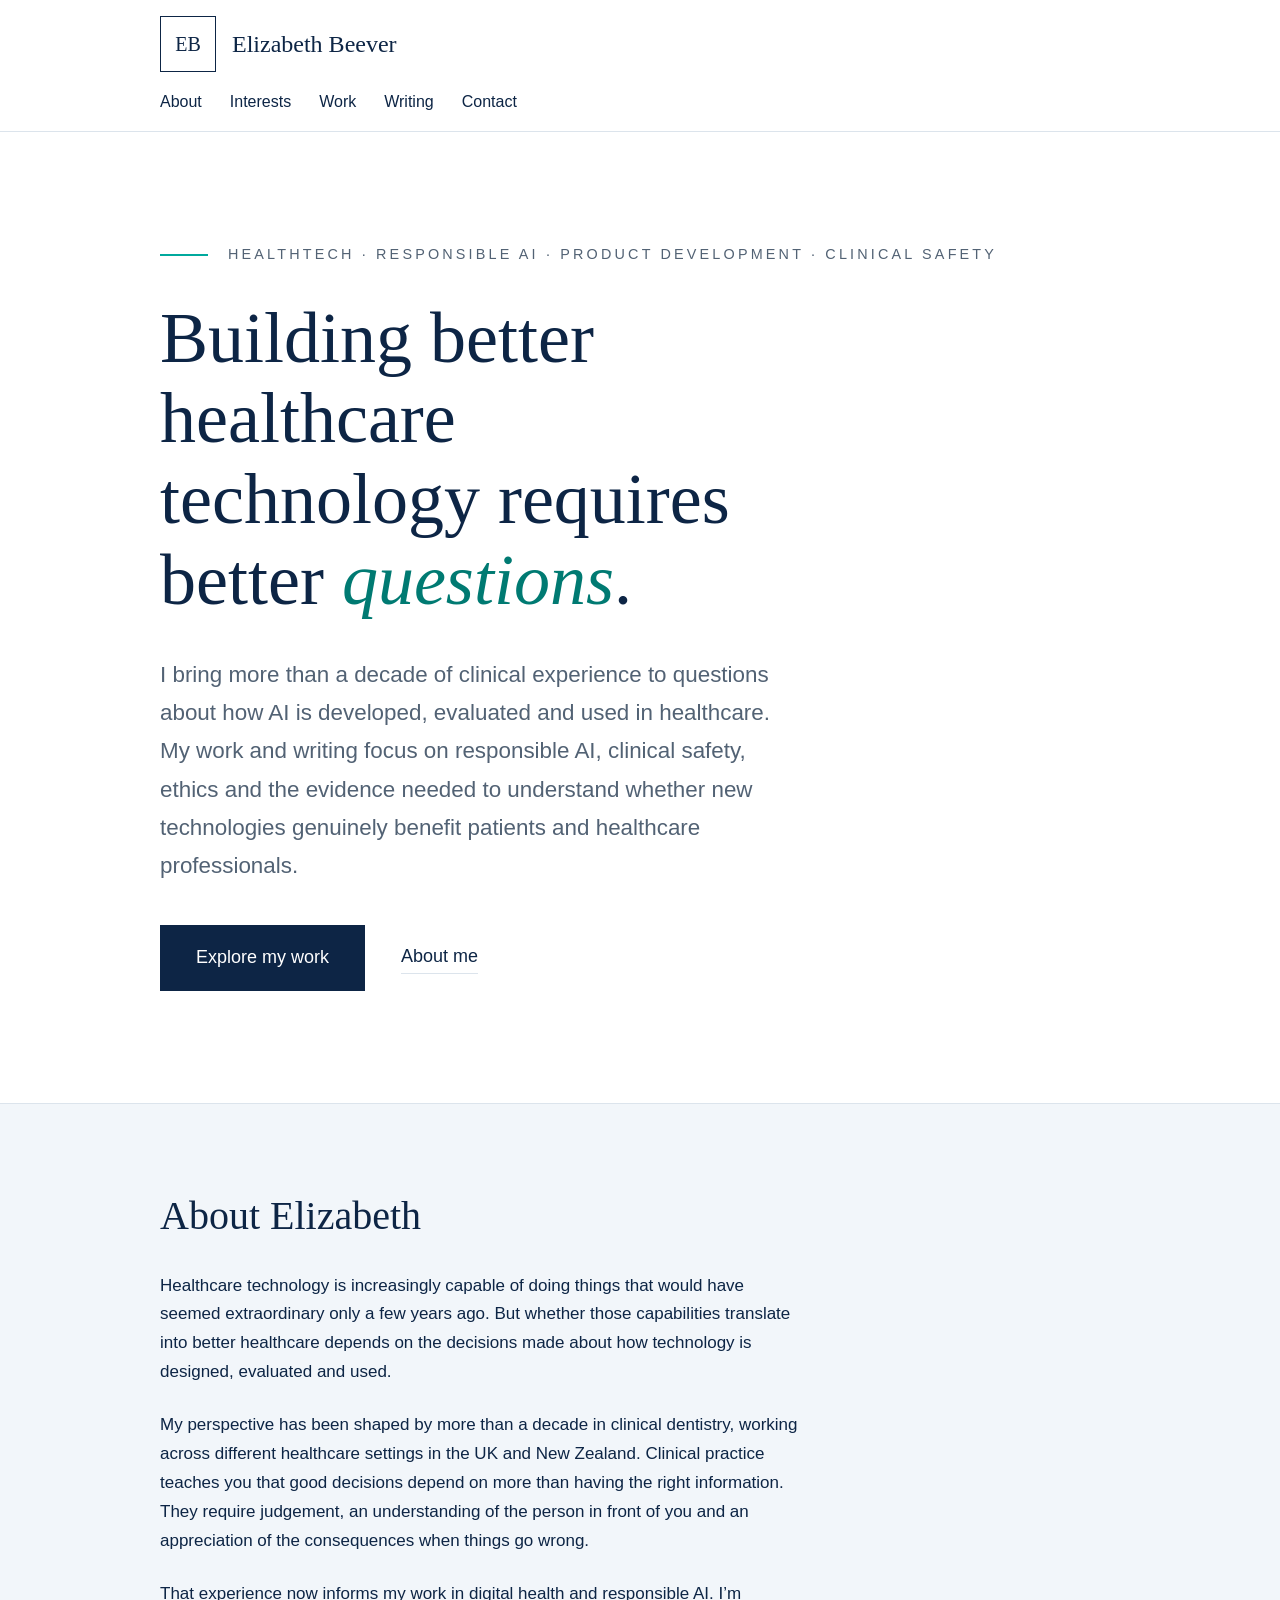
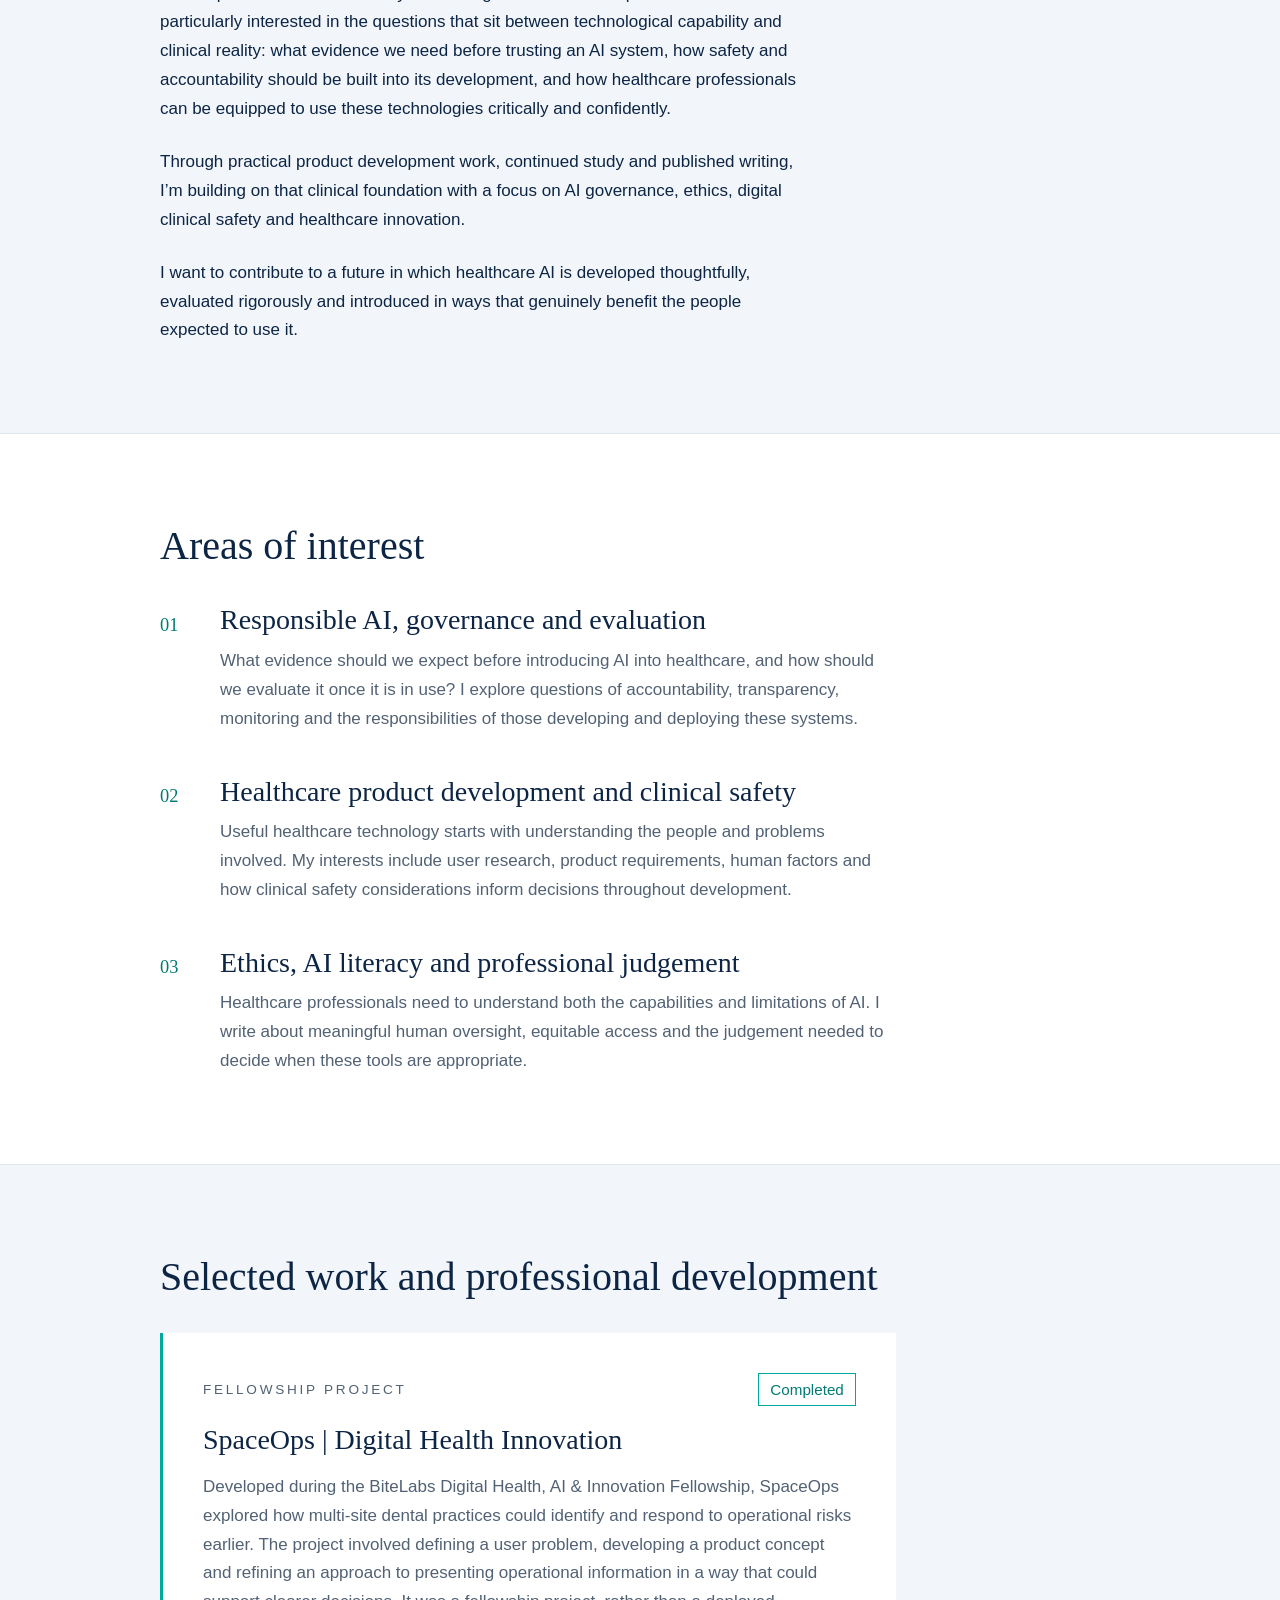
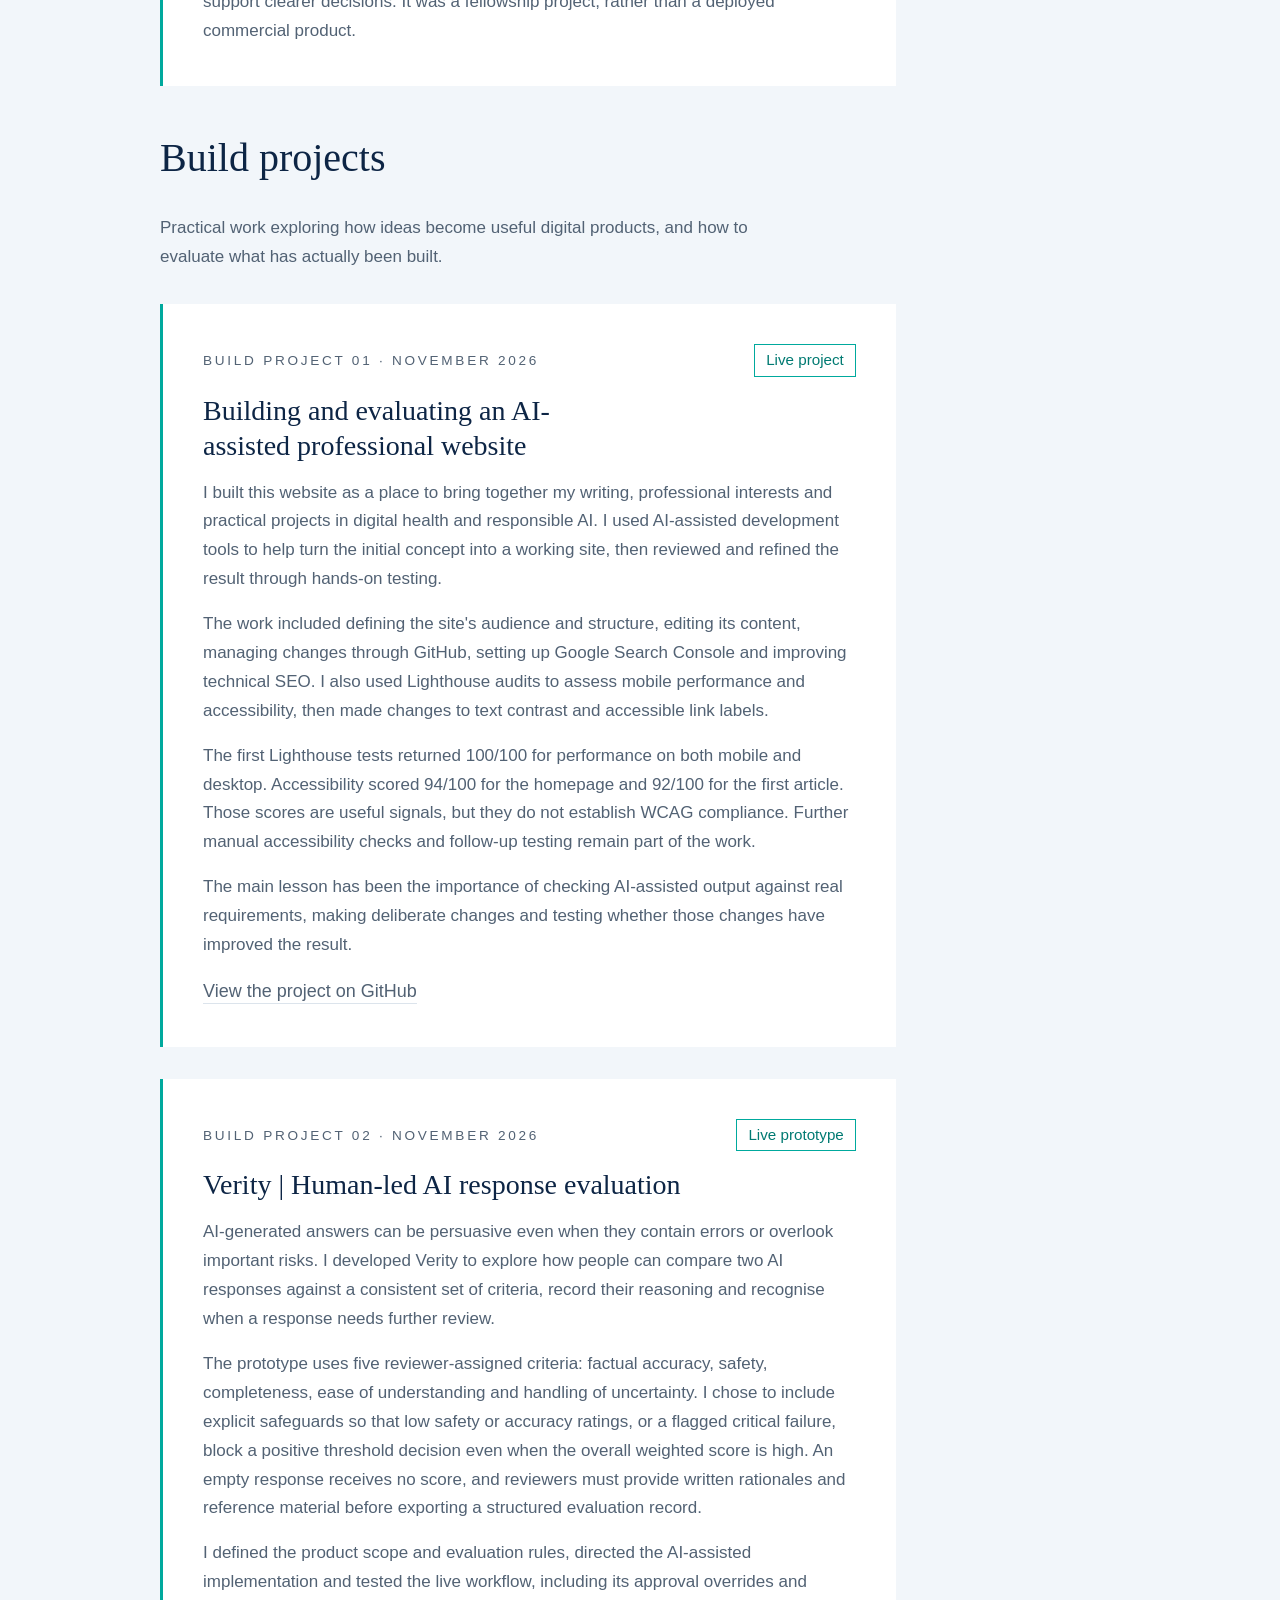
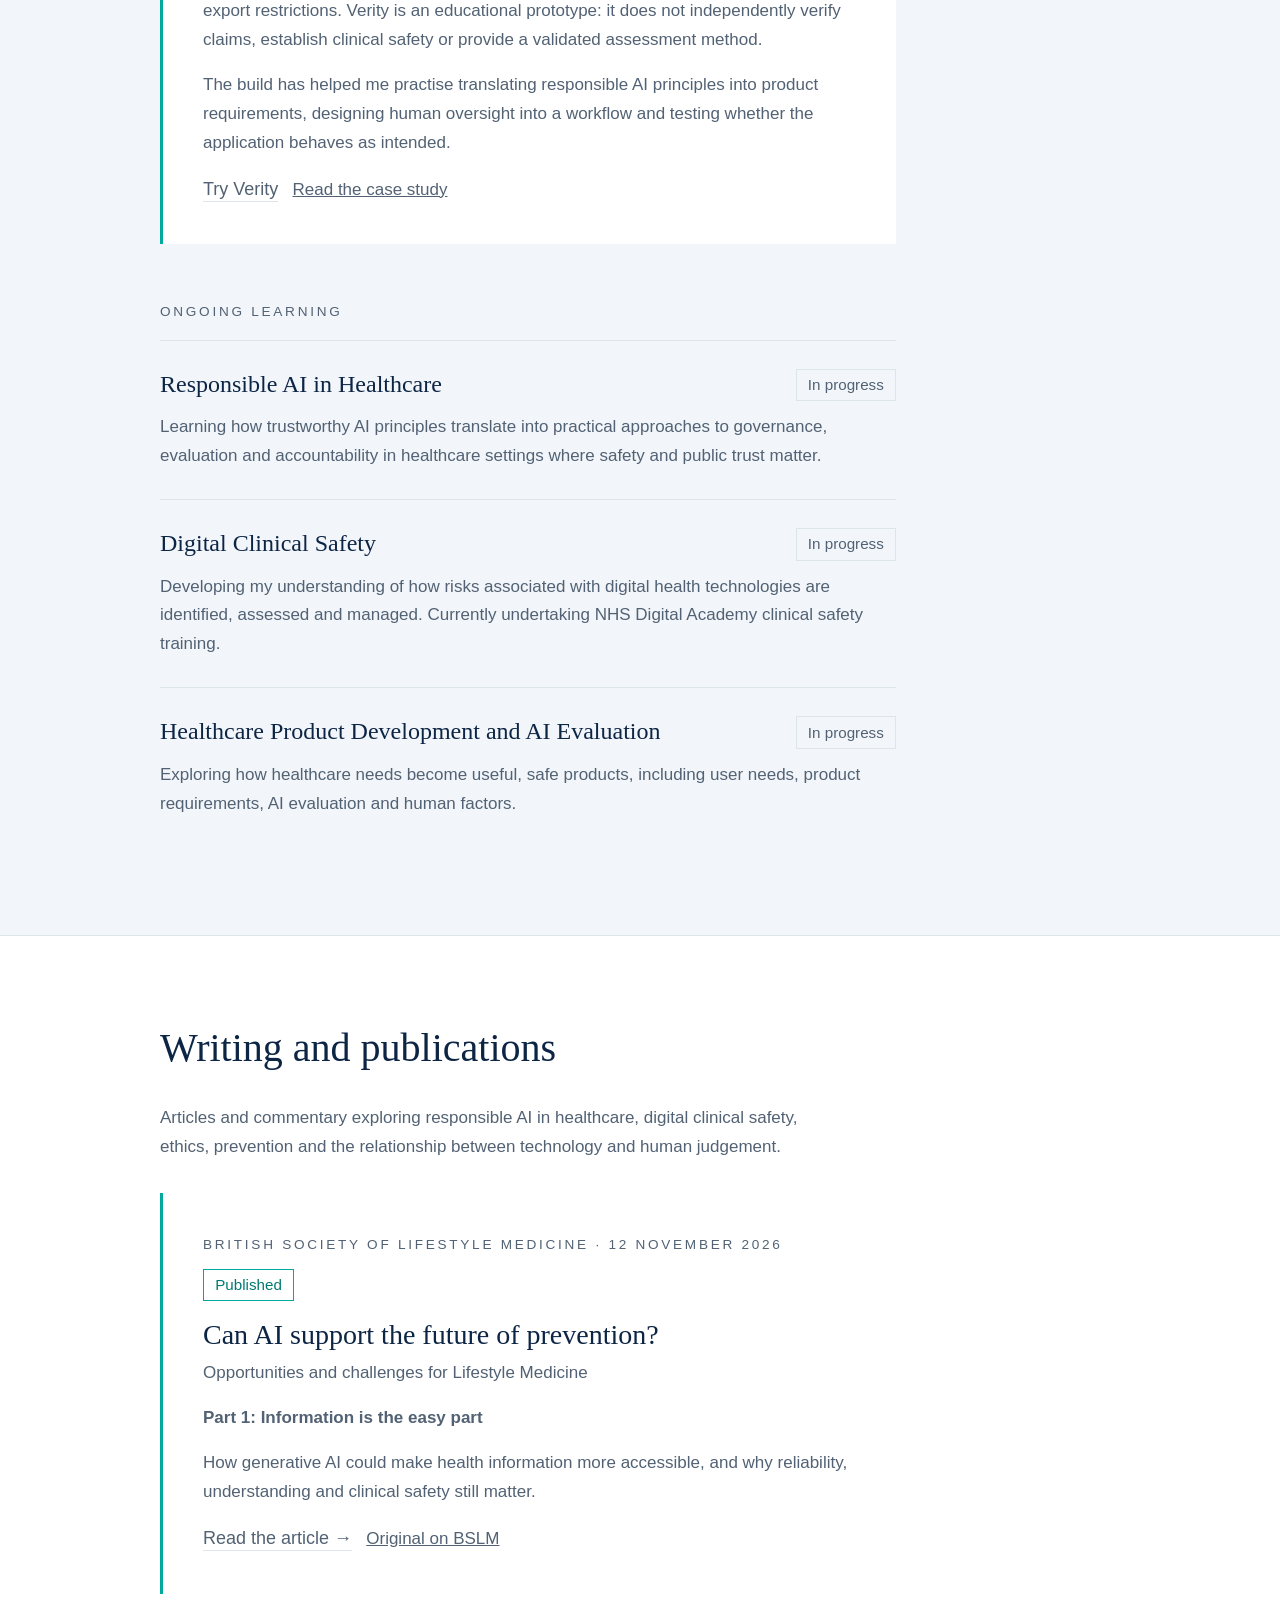
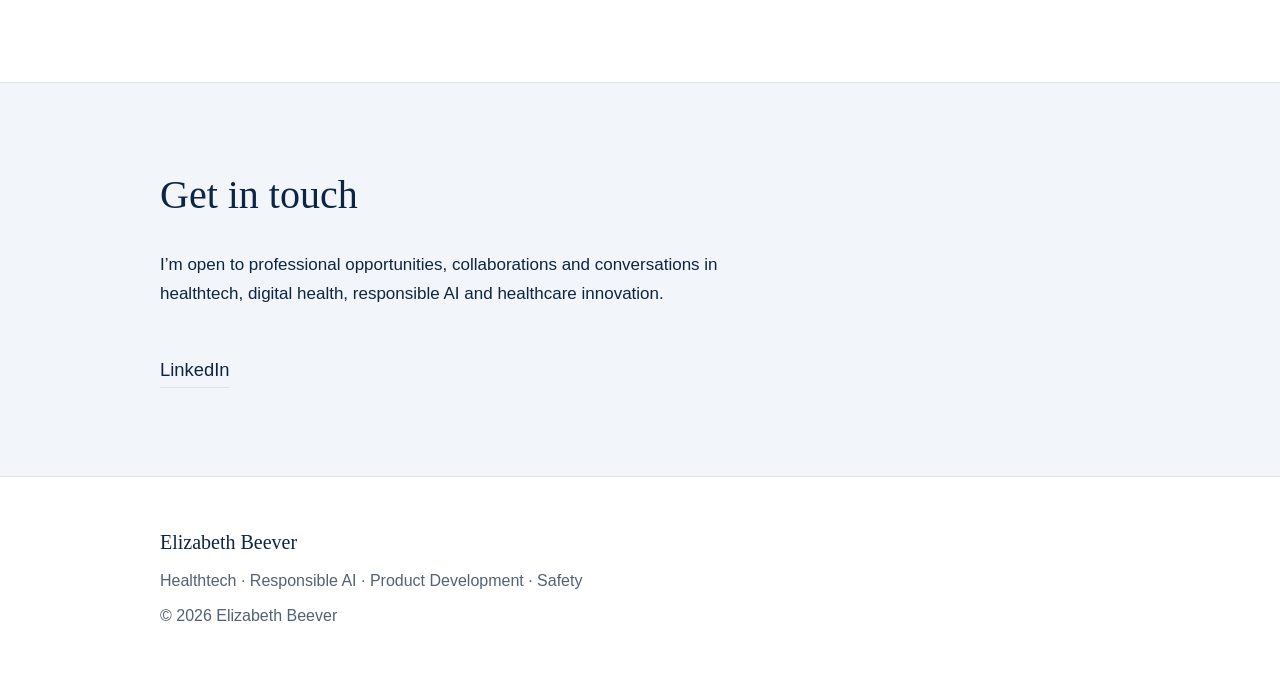
==== index.html @ a08586a1 "Add Verity as second build project after website build" ====
<!doctype html>
<html lang="en-GB">
<head>
<meta charset="utf-8">
<meta name="viewport" content="width=device-width, initial-scale=1, viewport-fit=cover">
<title>Elizabeth Beever | Responsible AI &amp; Digital Health</title>
<meta name="description" content="Elizabeth Beever writes and works on responsible AI in healthcare, digital clinical safety, ethics, AI literacy and healthcare product development.">
<link rel="canonical" href="https://elizabethbeever.com/">
<meta name="robots" content="index, follow">
<meta property="og:type" content="website">
<meta property="og:site_name" content="Elizabeth Beever">
<meta property="og:title" content="Elizabeth Beever | Healthtech, Responsible AI and Digital Clinical Safety">
<meta property="og:description" content="Elizabeth Beever writes and works on responsible AI in healthcare, digital clinical safety, ethics, AI literacy and healthcare product development.">
<meta property="og:url" content="https://elizabethbeever.com/">
<meta property="og:image" content="https://elizabethbeever.com/og-image.png">
<meta property="og:image:width" content="1200">
<meta property="og:image:height" content="630">
<meta property="og:image:alt" content="Elizabeth Beever, healthtech, responsible AI, product development and safety">
<meta name="twitter:card" content="summary_large_image">
<meta name="twitter:image" content="https://elizabethbeever.com/og-image.png">
<script type="application/ld+json">{
  "@context": "https://schema.org",
  "@type": "Person",
  "name": "Elizabeth Beever",
  "url": "https://elizabethbeever.com/",
  "description": "Elizabeth Beever writes and works on responsible AI in healthcare, digital clinical safety, ethics, AI literacy and healthcare product development.",
  "sameAs": [
    "https://www.linkedin.com/in/elizabeth-beever"
  ],
  "knowsAbout": [
    "Healthtech",
    "Responsible AI",
    "Digital clinical safety",
    "Healthcare product development"
  ]
}</script>
<style>
  /* Layout: single editorial column, sticky name bar, alternating white and pale-blue bands. */
  :root {
    --bg: #FFFFFF;
    --band: #F2F6FA;
    --fg: #0D2545;
    --muted: #526274;
    --accent: #00A99D;
    --accent-ink: #007A72;
    --rule: #DCE4EC;
    --card: #FFFFFF;
    --btn-bg: #0D2545;
    --btn-fg: #FFFFFF;
    --display: Georgia, "Times New Roman", serif;
    --body: Arial, Helvetica, sans-serif;
  }
  @media (prefers-color-scheme: dark) {
    :root:not([data-theme="light"]) {
      --bg: #0A1A30; --band: #0F2340; --fg: #E6EDF5; --muted: #B8C6D6;
      --accent: #2CC4B8; --accent-ink: #4FD3C8; --rule: #22385A; --card: #0A1A30;
      --btn-bg: #E6EDF5; --btn-fg: #0D2545; color-scheme: dark;
    }
  }
  :root[data-theme="dark"] {
    --bg: #0A1A30; --band: #0F2340; --fg: #E6EDF5; --muted: #B8C6D6;
    --accent: #2CC4B8; --accent-ink: #4FD3C8; --rule: #22385A; --card: #0A1A30;
    --btn-bg: #E6EDF5; --btn-fg: #0D2545; color-scheme: dark;
  }

  * { box-sizing: border-box; }
  html { scroll-behavior: smooth; scroll-padding-top: 9rem; }
  body {
    margin: 0; background: var(--bg); color: var(--fg);
    font-family: var(--body); font-size: 1.0625rem; line-height: 1.7;
  }
  body::before {
    content: ""; position: fixed; inset: 0 0 auto; height: env(safe-area-inset-top, 0px);
    z-index: 10; background: var(--bg);
  }
  .wrap {
    max-width: 62rem; margin: 0 auto;
    padding-left: max(16px, env(safe-area-inset-left, 0px));
    padding-right: max(16px, env(safe-area-inset-right, 0px));
  }
  a { color: inherit; }
  :focus-visible { outline: 2px solid var(--accent); outline-offset: 3px; }

  header.site {
    position: sticky; top: env(safe-area-inset-top, 0px); z-index: 20;
    background: var(--bg); border-bottom: 1px solid var(--rule);
  }
  header.site .wrap { padding-block: 1rem 0.75rem; }
  .brand { display: flex; align-items: center; gap: 1rem; text-decoration: none; }
  .mark {
    width: 3.5rem; height: 3.5rem; border: 1.5px solid var(--fg);
    display: grid; place-items: center; font-family: var(--display); font-size: 1.25rem;
  }
  .brand-name { font-family: var(--display); font-size: 1.5rem; }
  nav { display: flex; flex-wrap: wrap; gap: 0.25rem 1.75rem; margin-top: 0.75rem; }
  nav a { text-decoration: none; font-size: 1rem; padding-block: 0.25rem; }
  nav a:hover { color: var(--accent-ink); }

  section { border-bottom: 1px solid var(--rule); }
  section.band { background: var(--band); }
  section .wrap { padding-block: clamp(3rem, 8vw, 5.5rem); }
  h1, h2, h3 { font-family: var(--display); font-weight: 400; text-wrap: balance; margin: 0; }
  h2 { font-size: clamp(1.9rem, 5vw, 2.5rem); line-height: 1.2; margin-bottom: 2rem; }

  .hero .wrap { padding-block: clamp(4rem, 10vw, 7rem); }
  .eyebrow {
    display: flex; align-items: center; gap: 1.25rem; margin-bottom: 2rem;
    color: var(--muted); font-size: 0.9rem; letter-spacing: 0.22em; text-transform: uppercase; line-height: 1.5;
  }
  .eyebrow::before { content: ""; flex: none; width: 3rem; height: 2px; background: var(--accent); }
  h1 { font-size: clamp(2.5rem, 8vw, 4.5rem); line-height: 1.12; max-width: 17ch; }
  h1 em { color: var(--accent-ink); font-style: italic; }
  .lede { color: var(--muted); font-size: clamp(1.15rem, 2.6vw, 1.4rem); line-height: 1.7; max-width: 40rem; margin: 2.25rem 0 0; }
  .cta { display: flex; flex-wrap: wrap; align-items: center; gap: 1.25rem 2.25rem; margin-top: 2.5rem; }
  .btn {
    background: var(--btn-bg); color: var(--btn-fg); text-decoration: none;
    padding: 1.1rem 2.25rem; font-size: 1.125rem;
  }
  .btn:hover { opacity: 0.9; }
  .textlink { text-decoration: none; border-bottom: 1px solid var(--rule); padding-bottom: 2px; font-size: 1.125rem; }
  .textlink:hover { border-color: var(--accent); }

  .prose { max-width: 40rem; }
  .prose p { margin: 0 0 1.5rem; }
  .prose p:last-child { margin-bottom: 0; }

  .interests { display: grid; gap: 2.5rem; max-width: 46rem; }
  .interest { display: grid; grid-template-columns: 2.5rem minmax(0, 1fr); gap: 1.25rem; }
  .num { font-family: var(--display); color: var(--accent-ink); font-size: 1.15rem; padding-top: 0.45rem; }
  h3 { font-size: clamp(1.4rem, 3.4vw, 1.75rem); line-height: 1.25; }
  .interest p { color: var(--muted); margin: 0.6rem 0 0; }

  .card { background: var(--card); border-left: 3px solid var(--accent); padding: clamp(1.5rem, 4vw, 2.5rem); max-width: 46rem; }
  .card-top { display: flex; flex-wrap: wrap; justify-content: space-between; align-items: center; gap: 0.75rem; }
  .label { color: var(--muted); font-size: 0.85rem; letter-spacing: 0.2em; text-transform: uppercase; }
  .status { font-size: 0.95rem; padding: 0.15rem 0.7rem; border: 1px solid var(--rule); color: var(--muted); white-space: nowrap; }
  .status.done { border-color: var(--accent); color: var(--accent-ink); }
  .card h3 { margin-top: 1rem; }
  .card p { color: var(--muted); margin: 1rem 0 0; }

  .learning { margin-top: 3.5rem; max-width: 46rem; }
  .learning .label { display: block; padding-bottom: 1rem; border-bottom: 1px solid var(--rule); }
  .learn-item { padding-block: 1.75rem; border-bottom: 1px solid var(--rule); }
  .learn-item:last-child { border-bottom: 0; }
  .learn-head { display: flex; flex-wrap: wrap; justify-content: space-between; align-items: flex-start; gap: 0.5rem 1rem; }
  .learn-head h3 { font-size: clamp(1.25rem, 3vw, 1.5rem); flex: 1 1 14rem; }
  .learn-item p { color: var(--muted); margin: 0.75rem 0 0; }

  .muted { color: var(--muted); }
  .list { list-style: none; margin: 1.75rem 0 0; padding: 0; display: grid; gap: 1.1rem; max-width: 40rem; }
  .list li { display: grid; grid-template-columns: 2.25rem minmax(0, 1fr); gap: 1rem; align-items: baseline; }
  .list li::before { content: ""; height: 1.5px; background: var(--accent); transform: translateY(-0.35rem); }

  .contact-link { display: inline-block; text-decoration: none; border-bottom: 1px solid var(--rule); padding-bottom: 2px; font-size: 1.15rem; margin-top: 1.75rem; }
  .contact-link:hover { border-color: var(--accent); }

  footer .wrap { padding-block: 3rem 3.5rem; }
  footer .name { font-family: var(--display); font-size: 1.25rem; }
  footer p { margin: 0.5rem 0 0; color: var(--muted); font-size: 1rem; }

  @media (prefers-reduced-motion: reduce) { html { scroll-behavior: auto; } }
</style>
</head>
<body>

<header class="site">
  <div class="wrap">
    <a class="brand" href="#top" aria-label="Elizabeth Beever">
      <span class="mark" aria-hidden="true">EB</span>
      <span class="brand-name">Elizabeth Beever</span>
    </a>
    <nav aria-label="Sections">
      <a href="#about">About</a>
      <a href="#interests">Interests</a>
      <a href="#work">Work</a>
      <a href="#writing">Writing</a>
      <a href="#contact">Contact</a>
    </nav>
  </div>
</header>

<main id="top">
  <section class="hero">
    <div class="wrap">
      <div class="eyebrow">Healthtech &middot; Responsible AI &middot; Product Development &middot; Clinical Safety</div>
      <h1>Building better healthcare technology requires better <em>questions</em>.</h1>
      <p class="lede">I bring more than a decade of clinical experience to questions about how AI is developed, evaluated and used in healthcare. My work and writing focus on responsible AI, clinical safety, ethics and the evidence needed to understand whether new technologies genuinely benefit patients and healthcare professionals.</p>
      <div class="cta">
        <a class="btn" href="#work">Explore my work</a>
        <a class="textlink" href="#about">About me</a>
      </div>
    </div>
  </section>

  <section class="band" id="about">
    <div class="wrap">
      <h2>About Elizabeth</h2>
      <div class="prose">
        <p>Healthcare technology is increasingly capable of doing things that would have seemed extraordinary only a few years ago. But whether those capabilities translate into better healthcare depends on the decisions made about how technology is designed, evaluated and used.</p>
        <p>My perspective has been shaped by more than a decade in clinical dentistry, working across different healthcare settings in the UK and New Zealand. Clinical practice teaches you that good decisions depend on more than having the right information. They require judgement, an understanding of the person in front of you and an appreciation of the consequences when things go wrong.</p>
        <p>That experience now informs my work in digital health and responsible AI. I&rsquo;m particularly interested in the questions that sit between technological capability and clinical reality: what evidence we need before trusting an AI system, how safety and accountability should be built into its development, and how healthcare professionals can be equipped to use these technologies critically and confidently.</p>
        <p>Through practical product development work, continued study and published writing, I&rsquo;m building on that clinical foundation with a focus on AI governance, ethics, digital clinical safety and healthcare innovation.</p>
        <p>I want to contribute to a future in which healthcare AI is developed thoughtfully, evaluated rigorously and introduced in ways that genuinely benefit the people expected to use it.</p>
      </div>
    </div>
  </section>

  <section id="interests">
    <div class="wrap">
      <h2>Areas of interest</h2>
      <div class="interests">
        <div class="interest">
          <span class="num">01</span>
          <div>
            <h3>Responsible AI, governance and evaluation</h3>
            <p>What evidence should we expect before introducing AI into healthcare, and how should we evaluate it once it is in use? I explore questions of accountability, transparency, monitoring and the responsibilities of those developing and deploying these systems.</p>
          </div>
        </div>
        <div class="interest">
          <span class="num">02</span>
          <div>
            <h3>Healthcare product development and clinical safety</h3>
            <p>Useful healthcare technology starts with understanding the people and problems involved. My interests include user research, product requirements, human factors and how clinical safety considerations inform decisions throughout development.</p>
          </div>
        </div>
        <div class="interest">
          <span class="num">03</span>
          <div>
            <h3>Ethics, AI literacy and professional judgement</h3>
            <p>Healthcare professionals need to understand both the capabilities and limitations of AI. I write about meaningful human oversight, equitable access and the judgement needed to decide when these tools are appropriate.</p>
          </div>
        </div>
      </div>
    </div>
  </section>

  <section class="band" id="work">
    <div class="wrap">
      <h2>Selected work and professional development</h2>
      <article class="card">
        <div class="card-top">
          <span class="label">Fellowship project</span>
          <span class="status done">Completed</span>
        </div>
        <h3>SpaceOps | Digital Health Innovation</h3>
        <p>Developed during the BiteLabs Digital Health, AI &amp; Innovation Fellowship, SpaceOps explored how multi-site dental practices could identify and respond to operational risks earlier. The project involved defining a user problem, developing a product concept and refining an approach to presenting operational information in a way that could support clearer decisions. It was a fellowship project, rather than a deployed commercial product.</p>
      </article>
      <div id="build-projects" style="margin-top:3rem">
      <h2>Build projects</h2>
      <p class="muted prose">Practical work exploring how ideas become useful digital products, and how to evaluate what has actually been built.</p>
      <article class="card" style="margin-top:2rem">
        <div class="card-top">
          <span class="label">Build project 01 · November 2026</span>
          <span class="status done">Live project</span>
        </div>
        <h3>Building and evaluating an AI-assisted professional website</h3>
        <p>I built this website as a place to bring together my writing, professional interests and practical projects in digital health and responsible AI. I used AI-assisted development tools to help turn the initial concept into a working site, then reviewed and refined the result through hands-on testing.</p>
        <p>The work included defining the site's audience and structure, editing its content, managing changes through GitHub, setting up Google Search Console and improving technical SEO. I also used Lighthouse audits to assess mobile performance and accessibility, then made changes to text contrast and accessible link labels.</p>
        <p>The first Lighthouse tests returned 100/100 for performance on both mobile and desktop. Accessibility scored 94/100 for the homepage and 92/100 for the first article. Those scores are useful signals, but they do not establish WCAG compliance. Further manual accessibility checks and follow-up testing remain part of the work.</p>
        <p>The main lesson has been the importance of checking AI-assisted output against real requirements, making deliberate changes and testing whether those changes have improved the result.</p>
        <p><a class="textlink" href="https://github.com/elizabethbeever-oss/elizabethbeever-site" target="_blank" rel="noopener">View the project on GitHub</a></p>
      </article>
      <article class="card" style="margin-top:2rem">
        <div class="card-top">
          <span class="label">Build project 02 · November 2026</span>
          <span class="status done">Live prototype</span>
        </div>
        <h3>Verity | Human-led AI response evaluation</h3>
        <p>AI-generated answers can be persuasive even when they contain errors or overlook important risks. I developed Verity to explore how people can compare two AI responses against a consistent set of criteria, record their reasoning and recognise when a response needs further review.</p>
        <p>The prototype uses five reviewer-assigned criteria: factual accuracy, safety, completeness, ease of understanding and handling of uncertainty. I chose to include explicit safeguards so that low safety or accuracy ratings, or a flagged critical failure, block a positive threshold decision even when the overall weighted score is high. An empty response receives no score, and reviewers must provide written rationales and reference material before exporting a structured evaluation record.</p>
        <p>I defined the product scope and evaluation rules, directed the AI-assisted implementation and tested the live workflow, including its approval overrides and export restrictions. Verity is an educational prototype: it does not independently verify claims, establish clinical safety or provide a validated assessment method.</p>
        <p>The build has helped me practise translating responsible AI principles into product requirements, designing human oversight into a workflow and testing whether the application behaves as intended.</p>
        <p><a class="textlink" href="https://verity-ai-evaluation.streamlit.app" target="_blank" rel="noopener noreferrer">Try Verity</a> &nbsp; <a href="/verity-case-study.html">Read the case study</a></p>
      </article>
      </div>
      <div class="learning">
        <span class="label">Ongoing learning</span>
        <div class="learn-item">
          <div class="learn-head"><h3>Responsible AI in Healthcare</h3><span class="status">In progress</span></div>
          <p>Learning how trustworthy AI principles translate into practical approaches to governance, evaluation and accountability in healthcare settings where safety and public trust matter.</p>
        </div>
        <div class="learn-item">
          <div class="learn-head"><h3>Digital Clinical Safety</h3><span class="status">In progress</span></div>
          <p>Developing my understanding of how risks associated with digital health technologies are identified, assessed and managed. Currently undertaking NHS Digital Academy clinical safety training.</p>
        </div>
        <div class="learn-item">
          <div class="learn-head"><h3>Healthcare Product Development and AI Evaluation</h3><span class="status">In progress</span></div>
          <p>Exploring how healthcare needs become useful, safe products, including user needs, product requirements, AI evaluation and human factors.</p>
        </div>
      </div>
    </div>
  </section>

  <section id="writing">
    <div class="wrap">
      <h2>Writing and publications</h2>
      <p class="muted prose">Articles and commentary exploring responsible AI in healthcare, digital clinical safety, ethics, prevention and the relationship between technology and human judgement.</p>
      <article class="card" style="margin-top:2rem">
        <div class="card-top"><span class="label">British Society of Lifestyle Medicine · 12 November 2026</span><span class="status done">Published</span></div>
        <h3><a href="/ai-prevention-health-information.html" style="text-decoration:none">Can AI support the future of prevention?</a></h3>
        <p style="margin-top:.45rem">Opportunities and challenges for Lifestyle Medicine</p>
        <p><strong>Part 1: Information is the easy part</strong></p>
        <p>How generative AI could make health information more accessible, and why reliability, understanding and clinical safety still matter.</p>
        <p><a class="textlink" href="/ai-prevention-health-information.html">Read the article →</a> &nbsp; <a href="https://bslm.org.uk/ai-prevention-health-information/" target="_blank" rel="noopener">Original on BSLM</a></p>
      </article>
    </div>
  </section>

  <section class="band" id="contact">
    <div class="wrap">
      <h2>Get in touch</h2>
      <p class="prose">I&rsquo;m open to professional opportunities, collaborations and conversations in healthtech, digital health, responsible AI and healthcare innovation.</p>
      <a class="contact-link" href="https://www.linkedin.com/in/elizabeth-beever" target="_blank" rel="me noopener">LinkedIn</a>
    </div>
  </section>
</main>

<footer>
  <div class="wrap">
    <div class="name">Elizabeth Beever</div>
    <p>Healthtech &middot; Responsible AI &middot; Product Development &middot; Safety</p>
    <p>&copy; 2026 Elizabeth Beever</p>
  </div>
</footer>
</body>
</html>
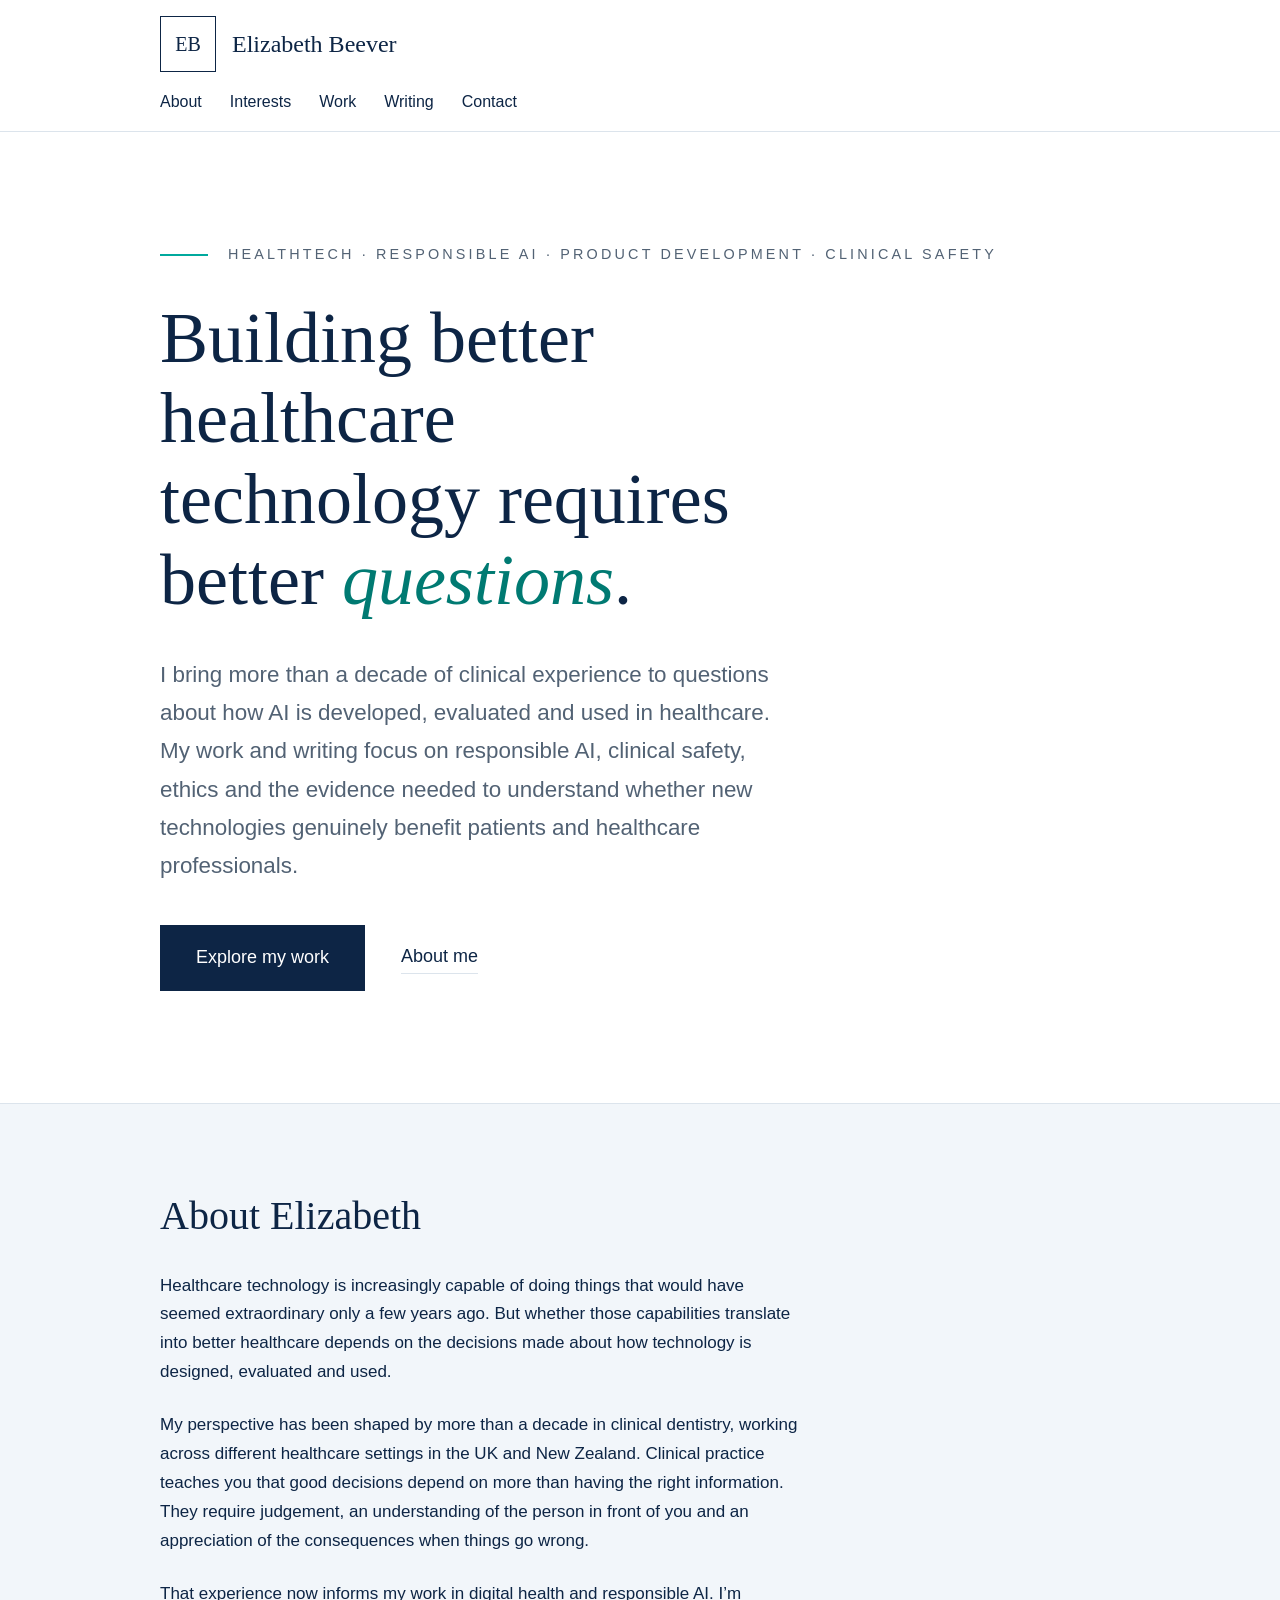
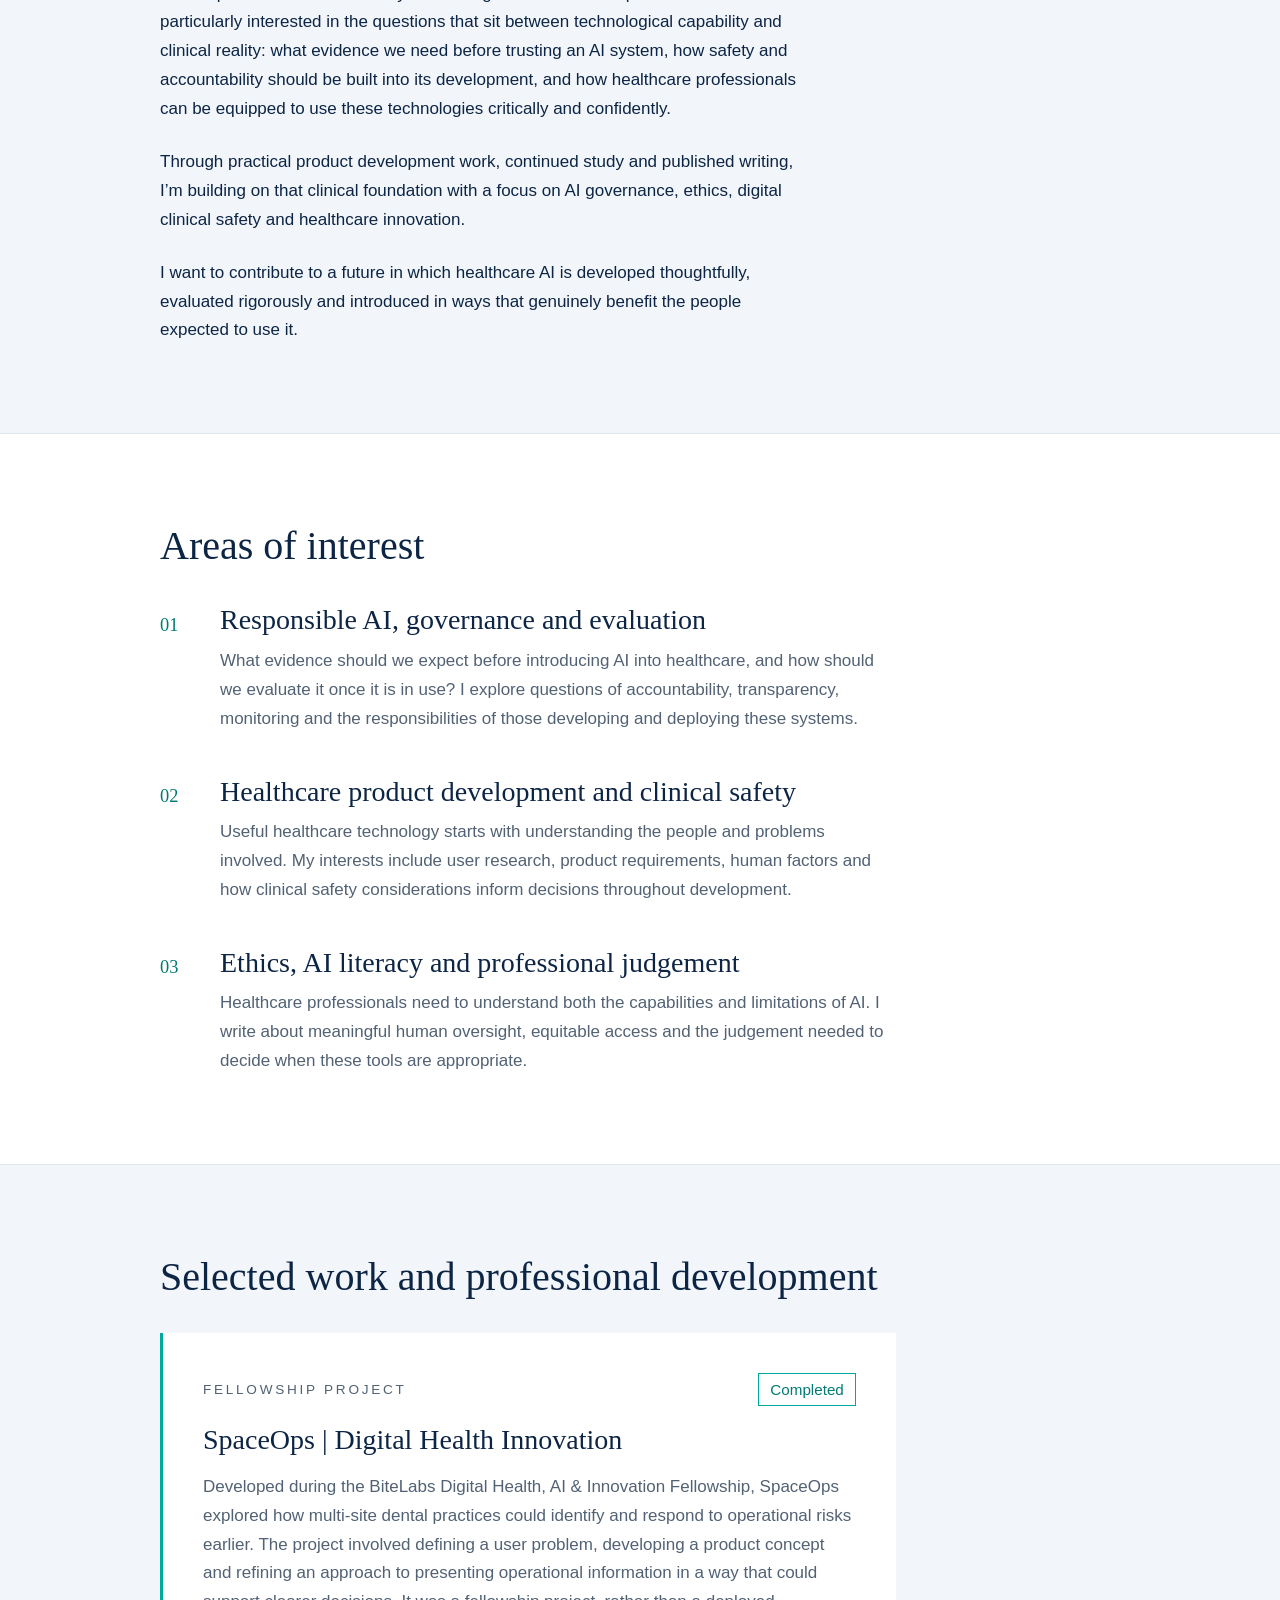
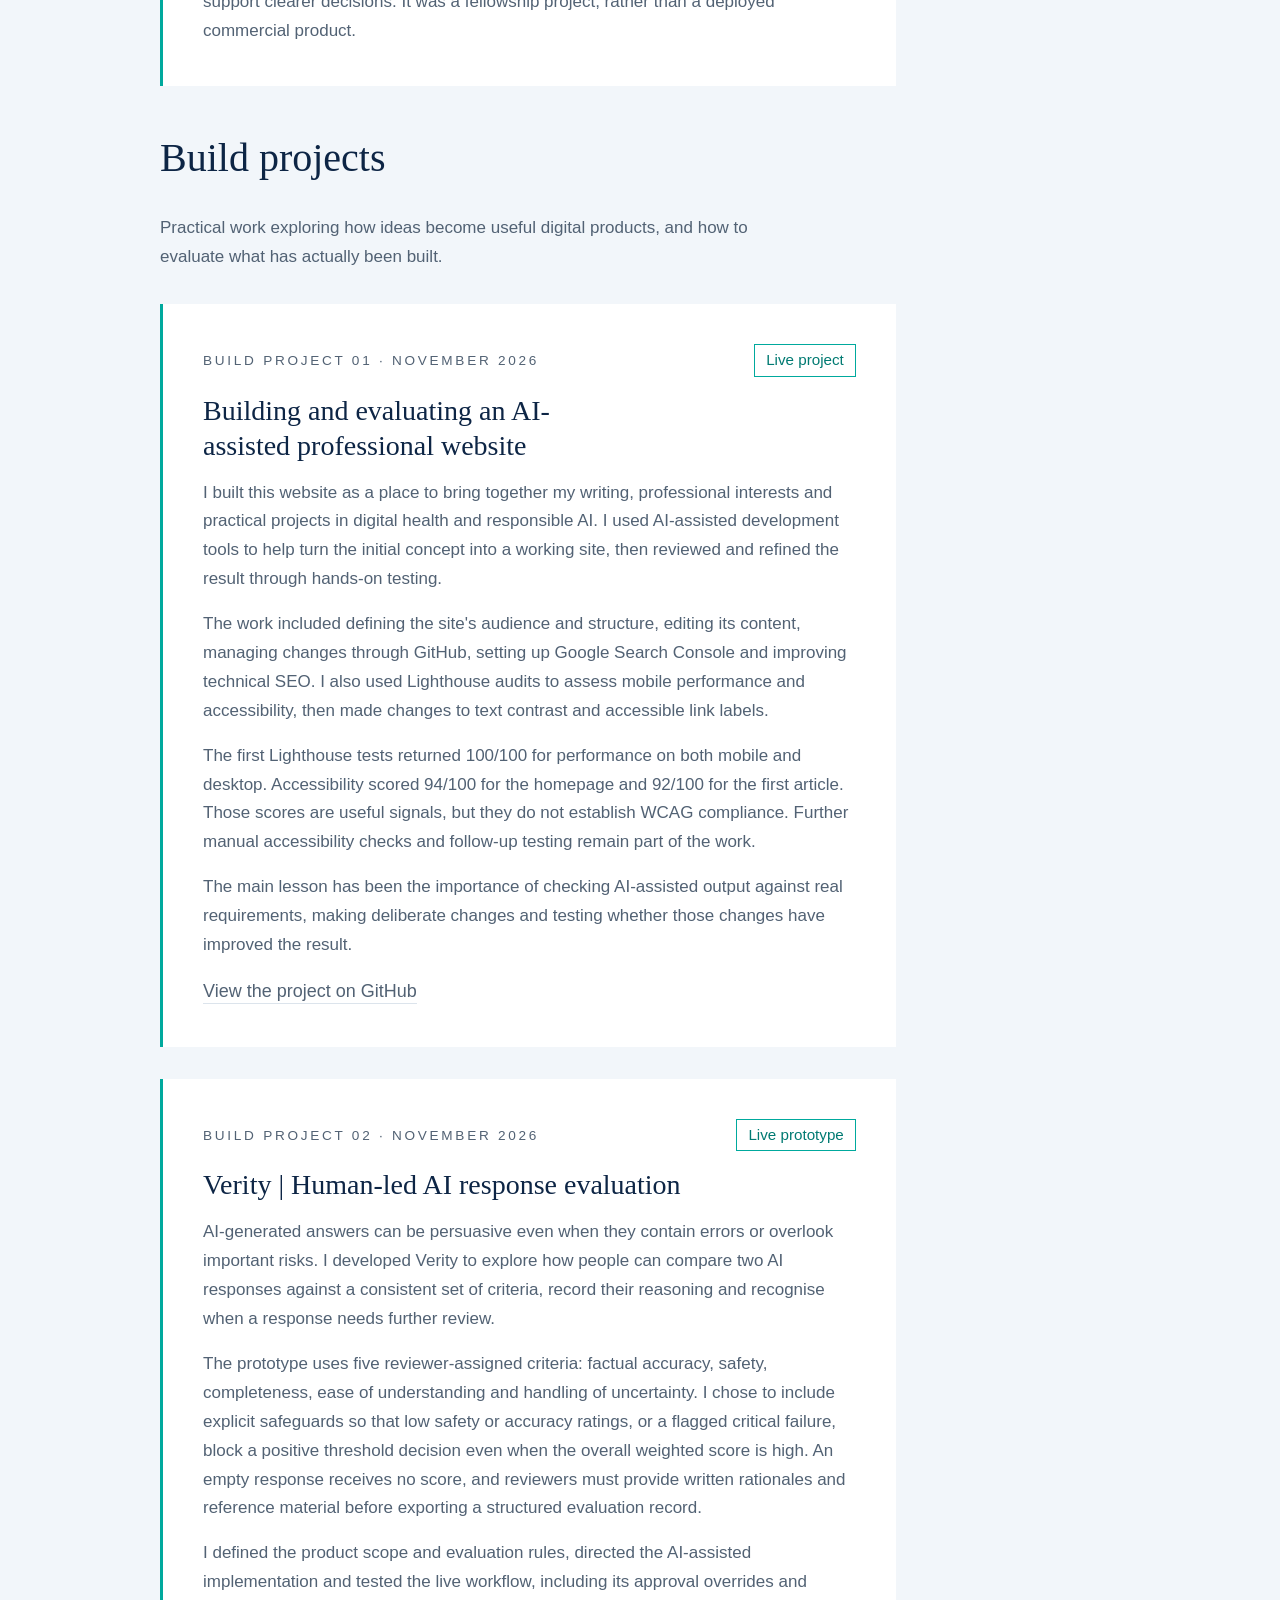
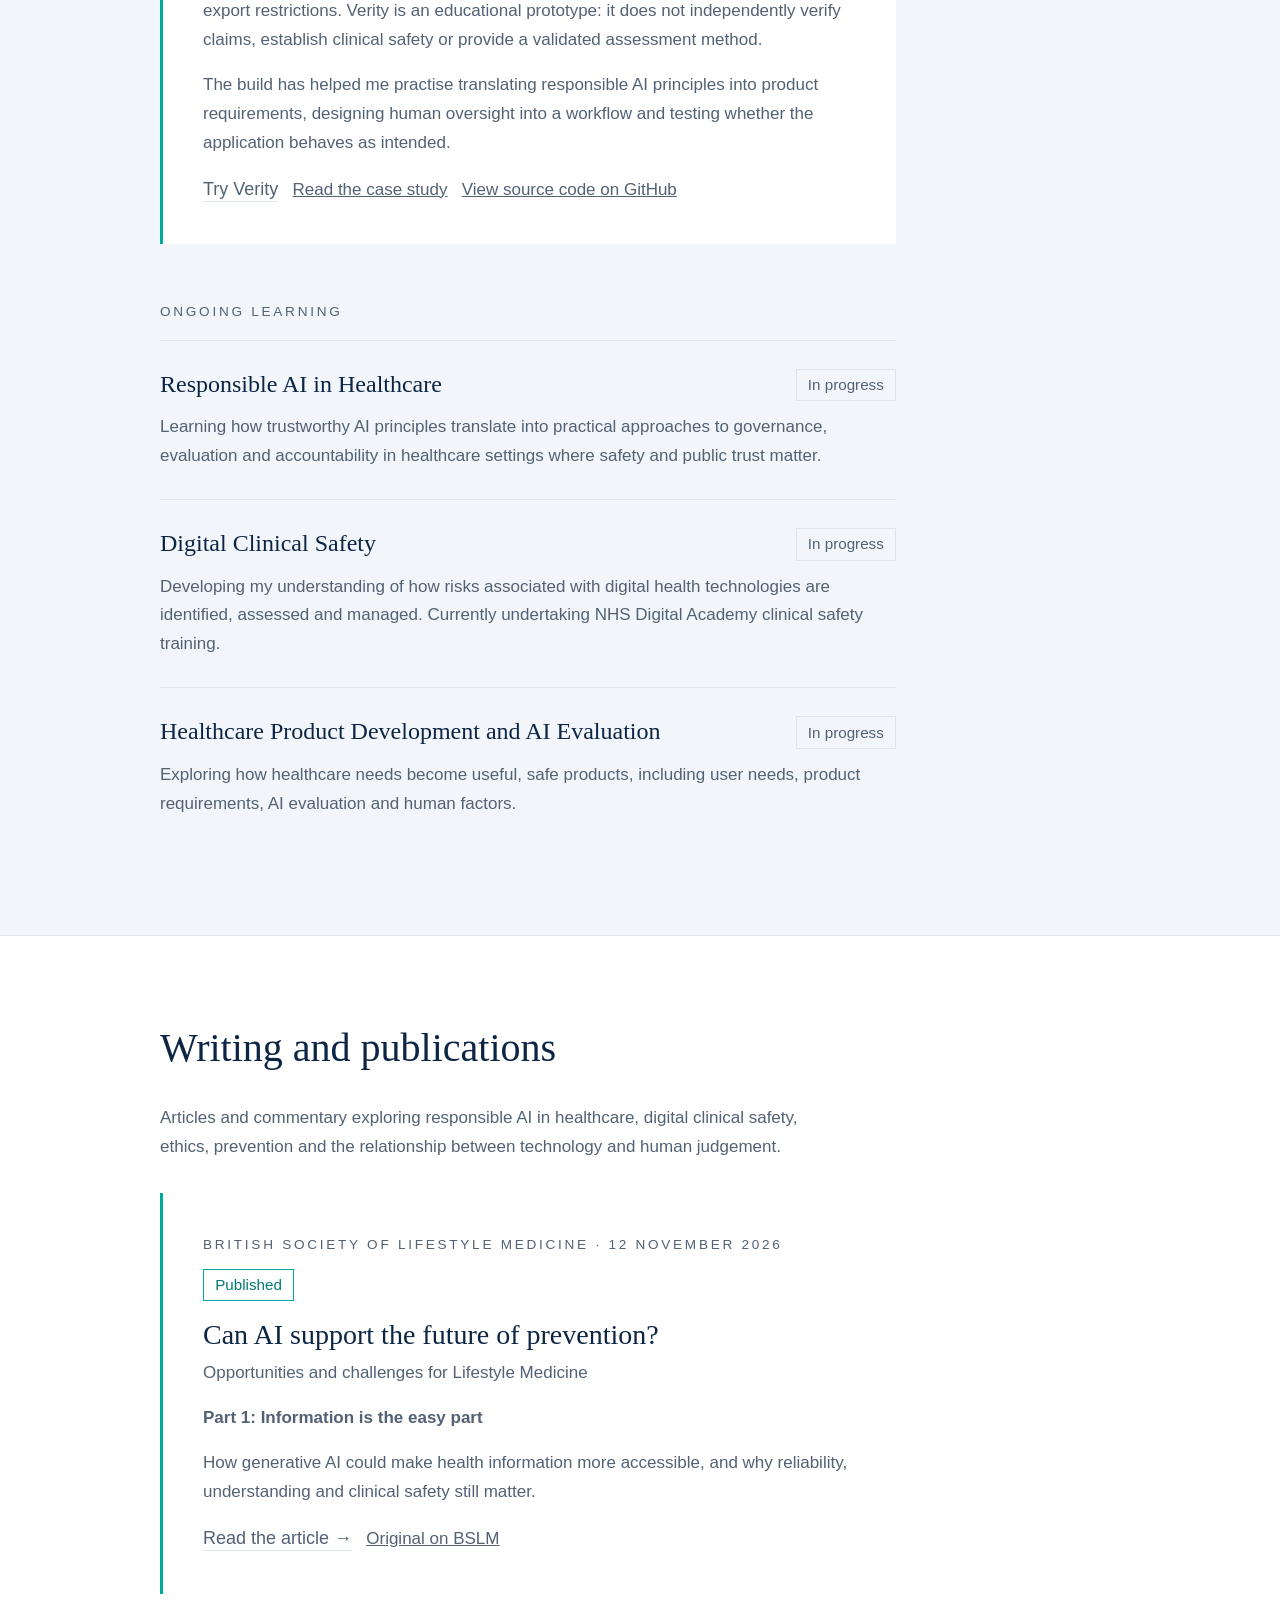
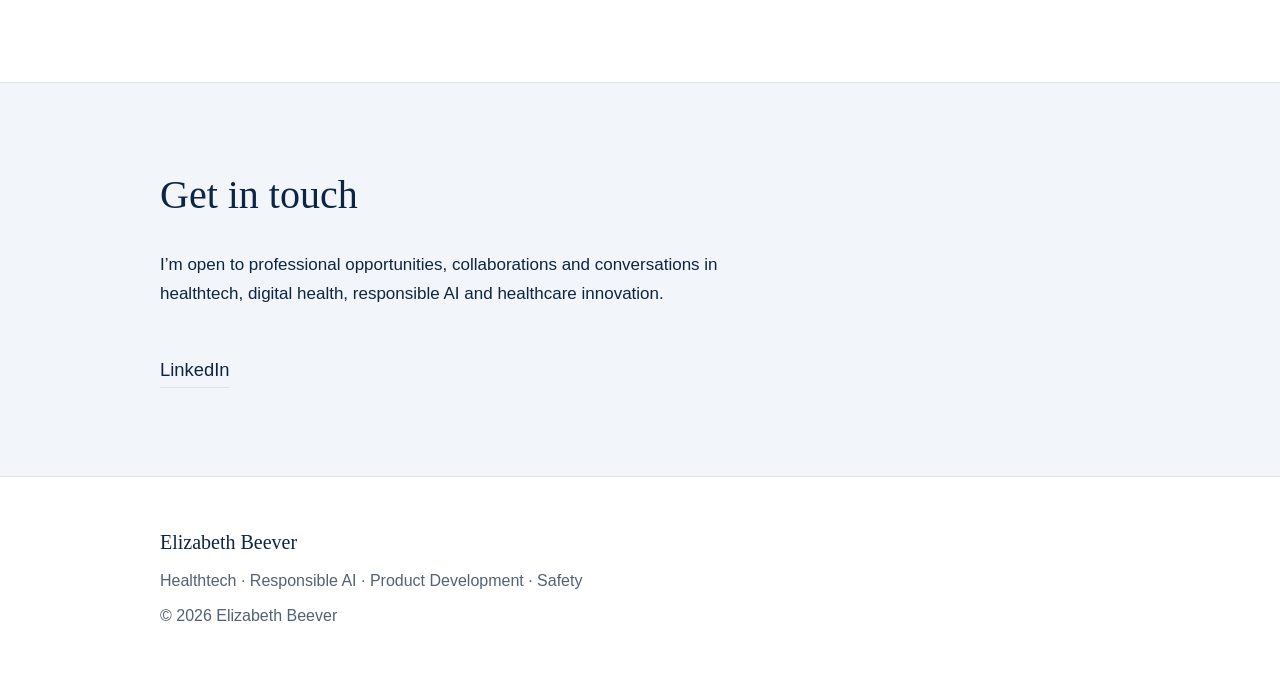
==== commit 0ebf8122: "Link public Verity source code from portfolio" ====
--- a/index.html
+++ b/index.html
@@ -270,7 +270,7 @@
         <p>The prototype uses five reviewer-assigned criteria: factual accuracy, safety, completeness, ease of understanding and handling of uncertainty. I chose to include explicit safeguards so that low safety or accuracy ratings, or a flagged critical failure, block a positive threshold decision even when the overall weighted score is high. An empty response receives no score, and reviewers must provide written rationales and reference material before exporting a structured evaluation record.</p>
         <p>I defined the product scope and evaluation rules, directed the AI-assisted implementation and tested the live workflow, including its approval overrides and export restrictions. Verity is an educational prototype: it does not independently verify claims, establish clinical safety or provide a validated assessment method.</p>
         <p>The build has helped me practise translating responsible AI principles into product requirements, designing human oversight into a workflow and testing whether the application behaves as intended.</p>
-        <p><a class="textlink" href="https://verity-ai-evaluation.streamlit.app" target="_blank" rel="noopener noreferrer">Try Verity</a> &nbsp; <a href="/verity-case-study.html">Read the case study</a></p>
+        <p><a class="textlink" href="https://verity-ai-evaluation.streamlit.app" target="_blank" rel="noopener noreferrer">Try Verity</a> &nbsp; <a href="/verity-case-study.html">Read the case study</a> &nbsp; <a href="https://github.com/elizabethbeever-oss/verity-ai-evaluation" target="_blank" rel="noopener noreferrer">View source code on GitHub</a></p>
       </article>
       </div>
       <div class="learning">
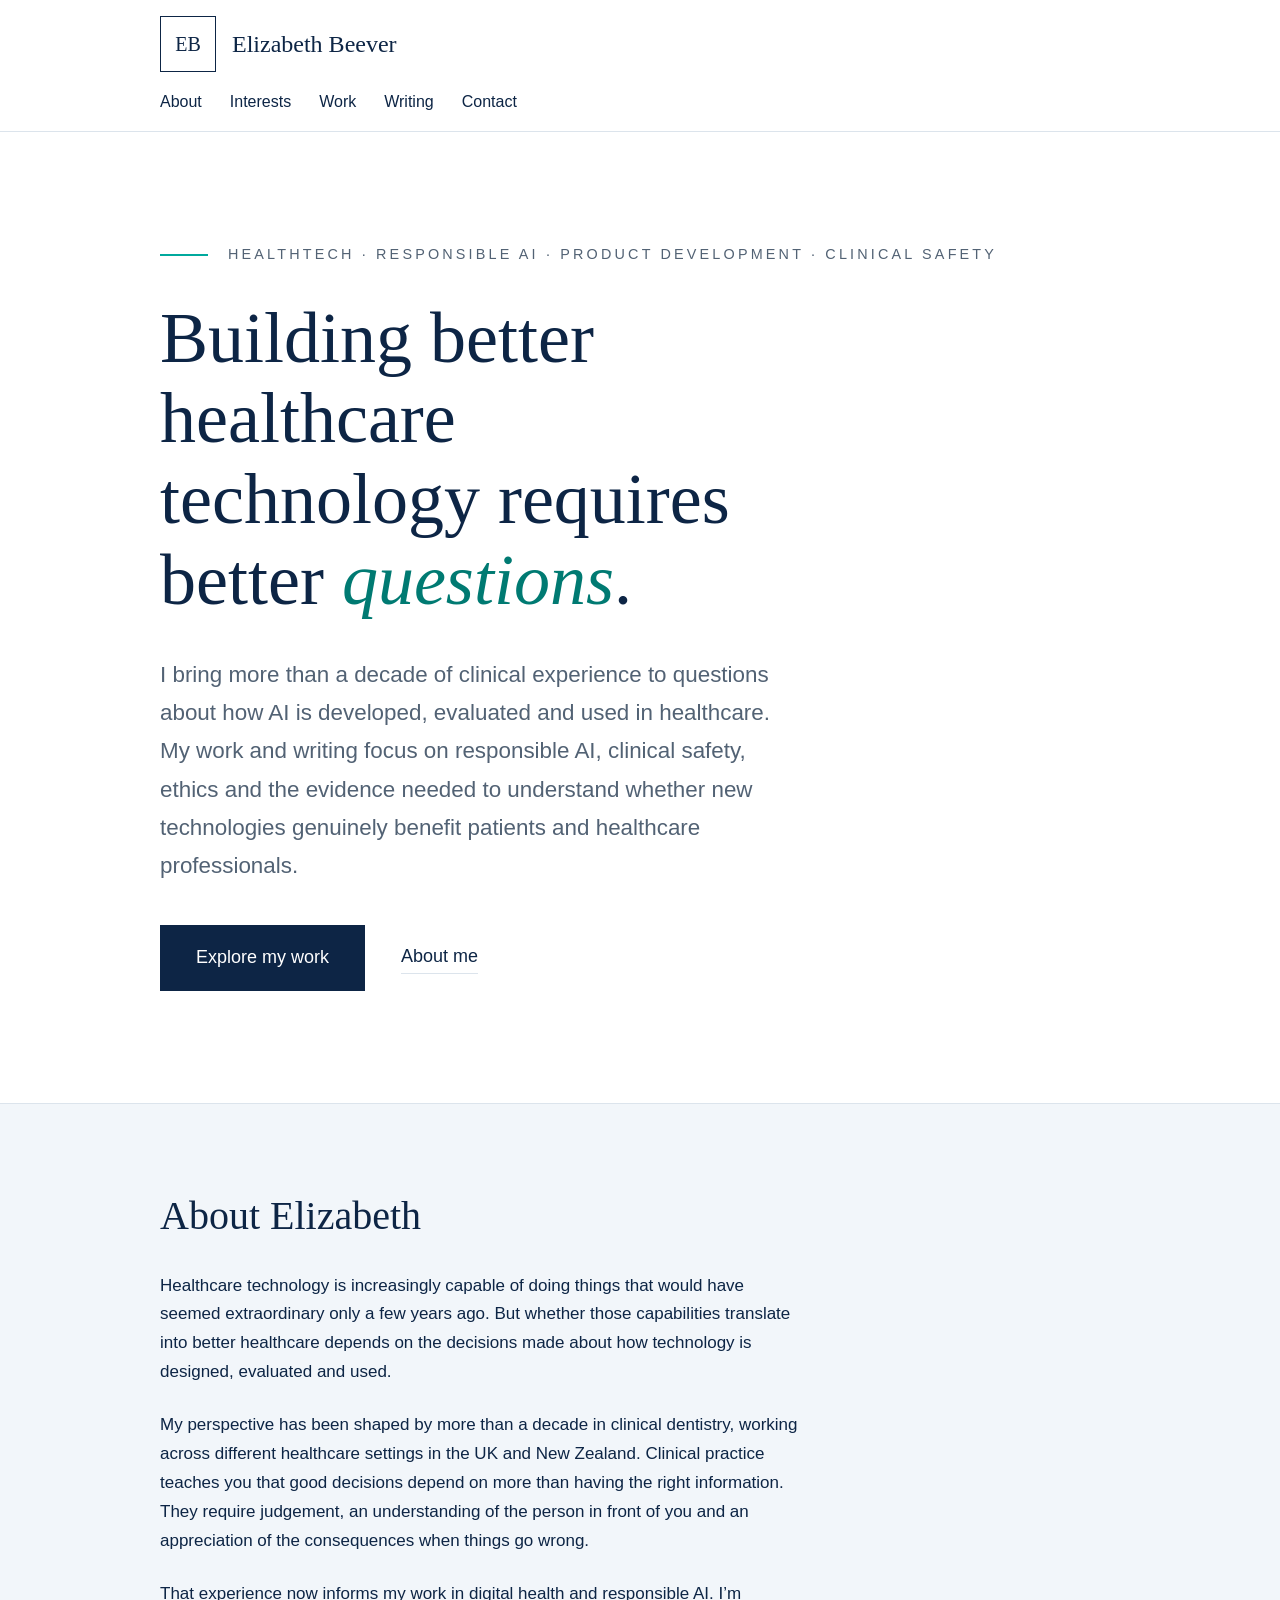
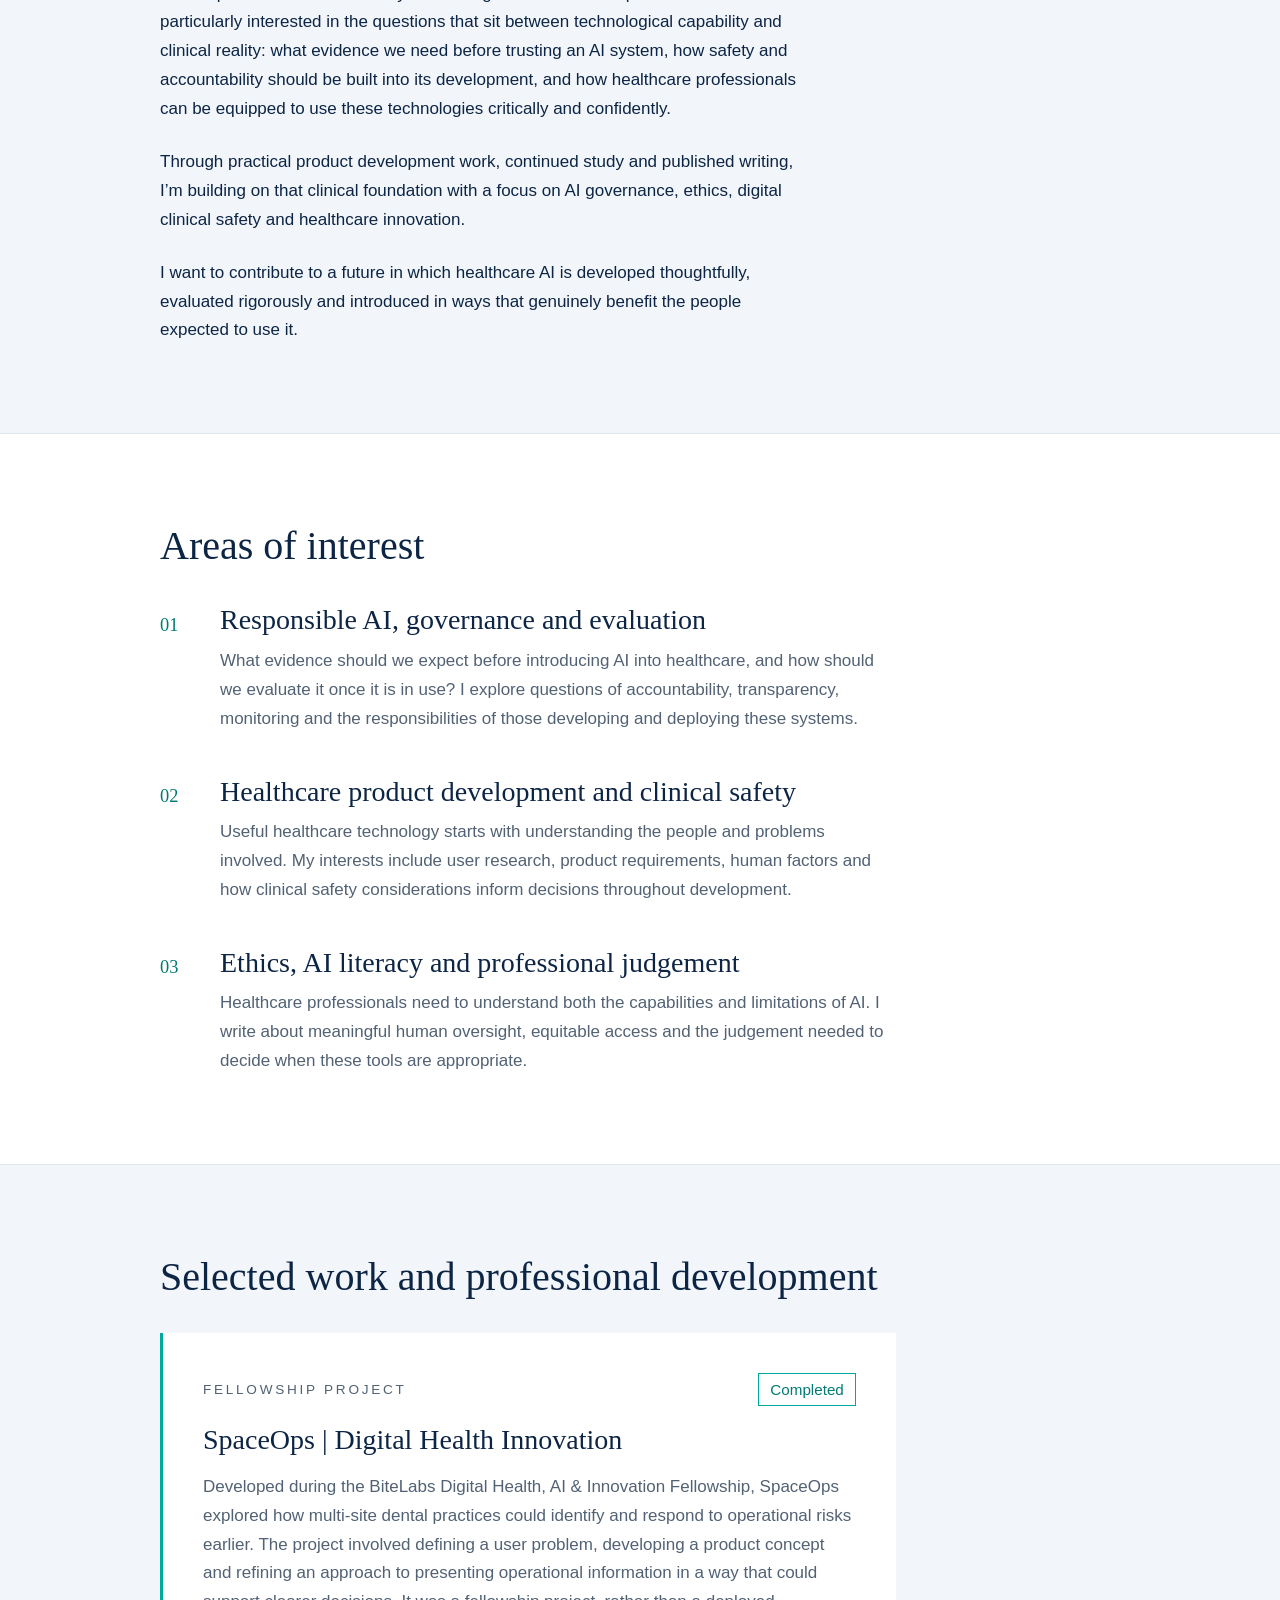
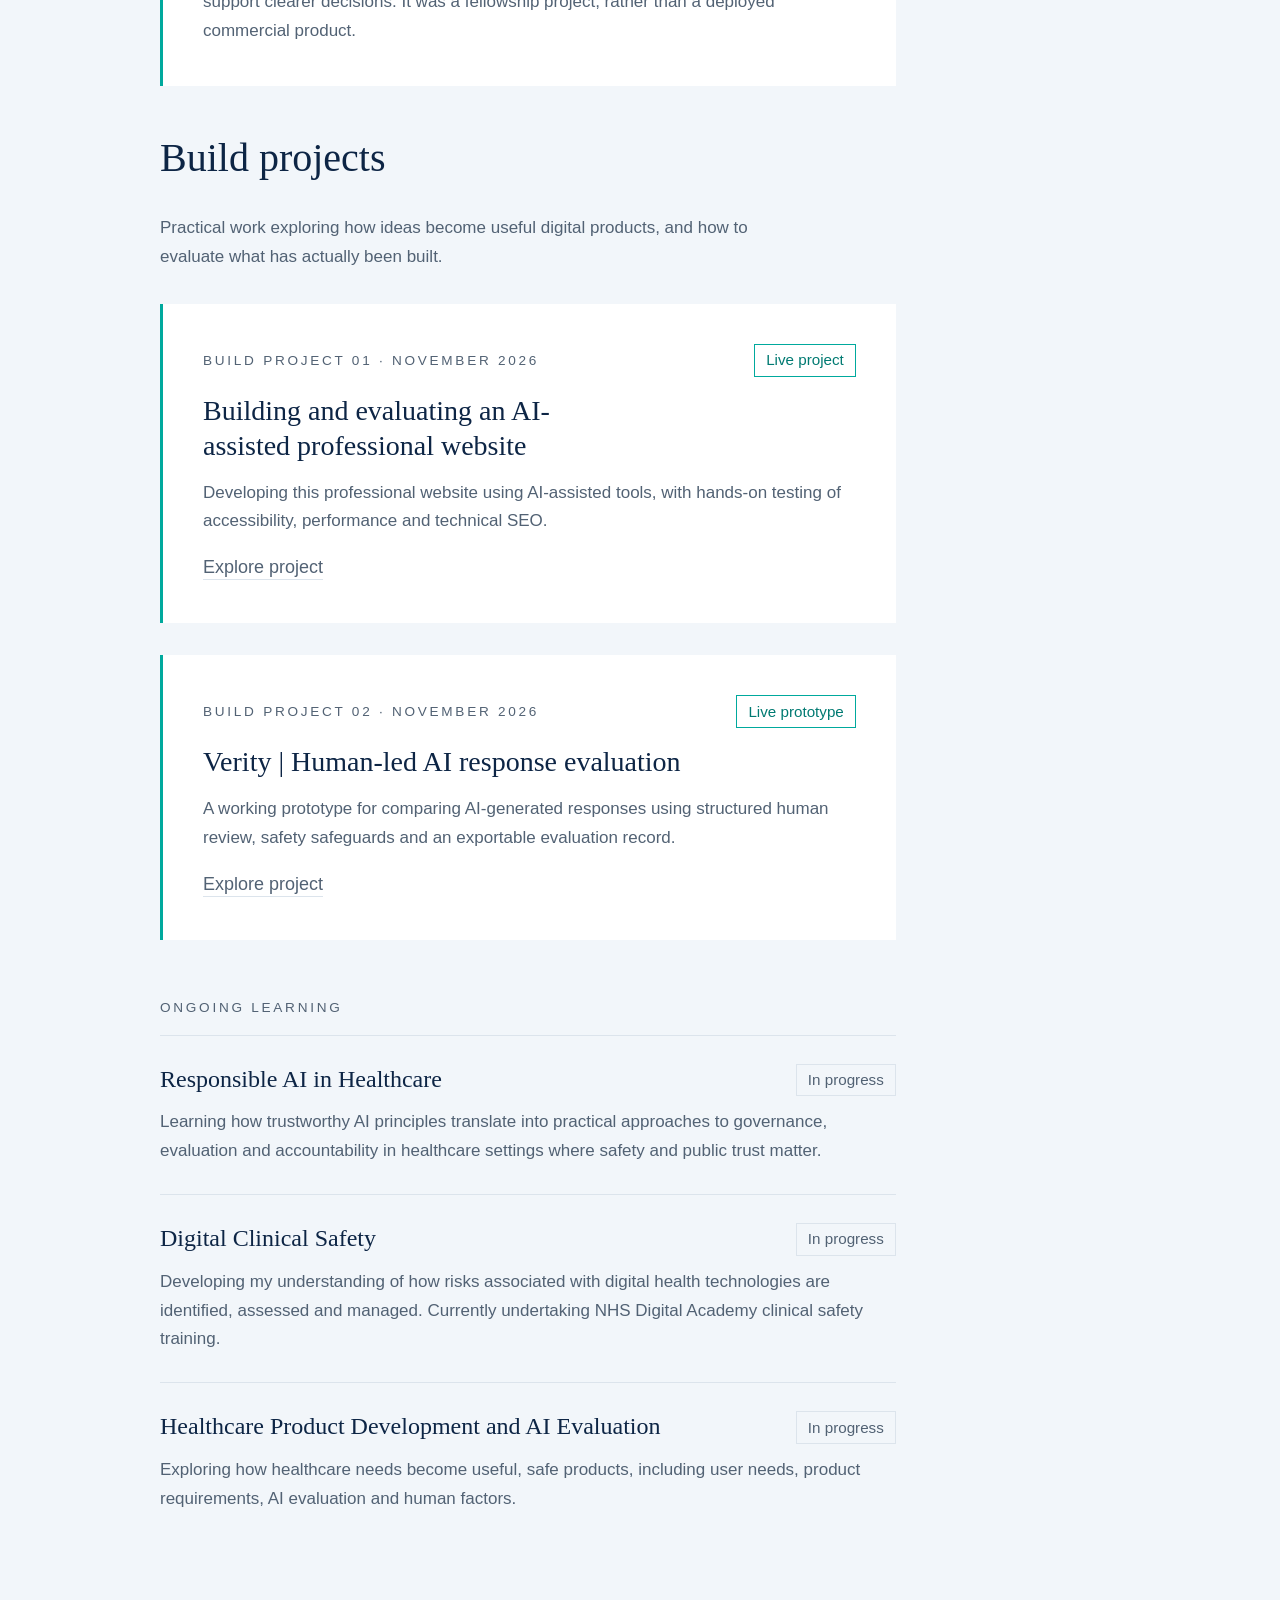
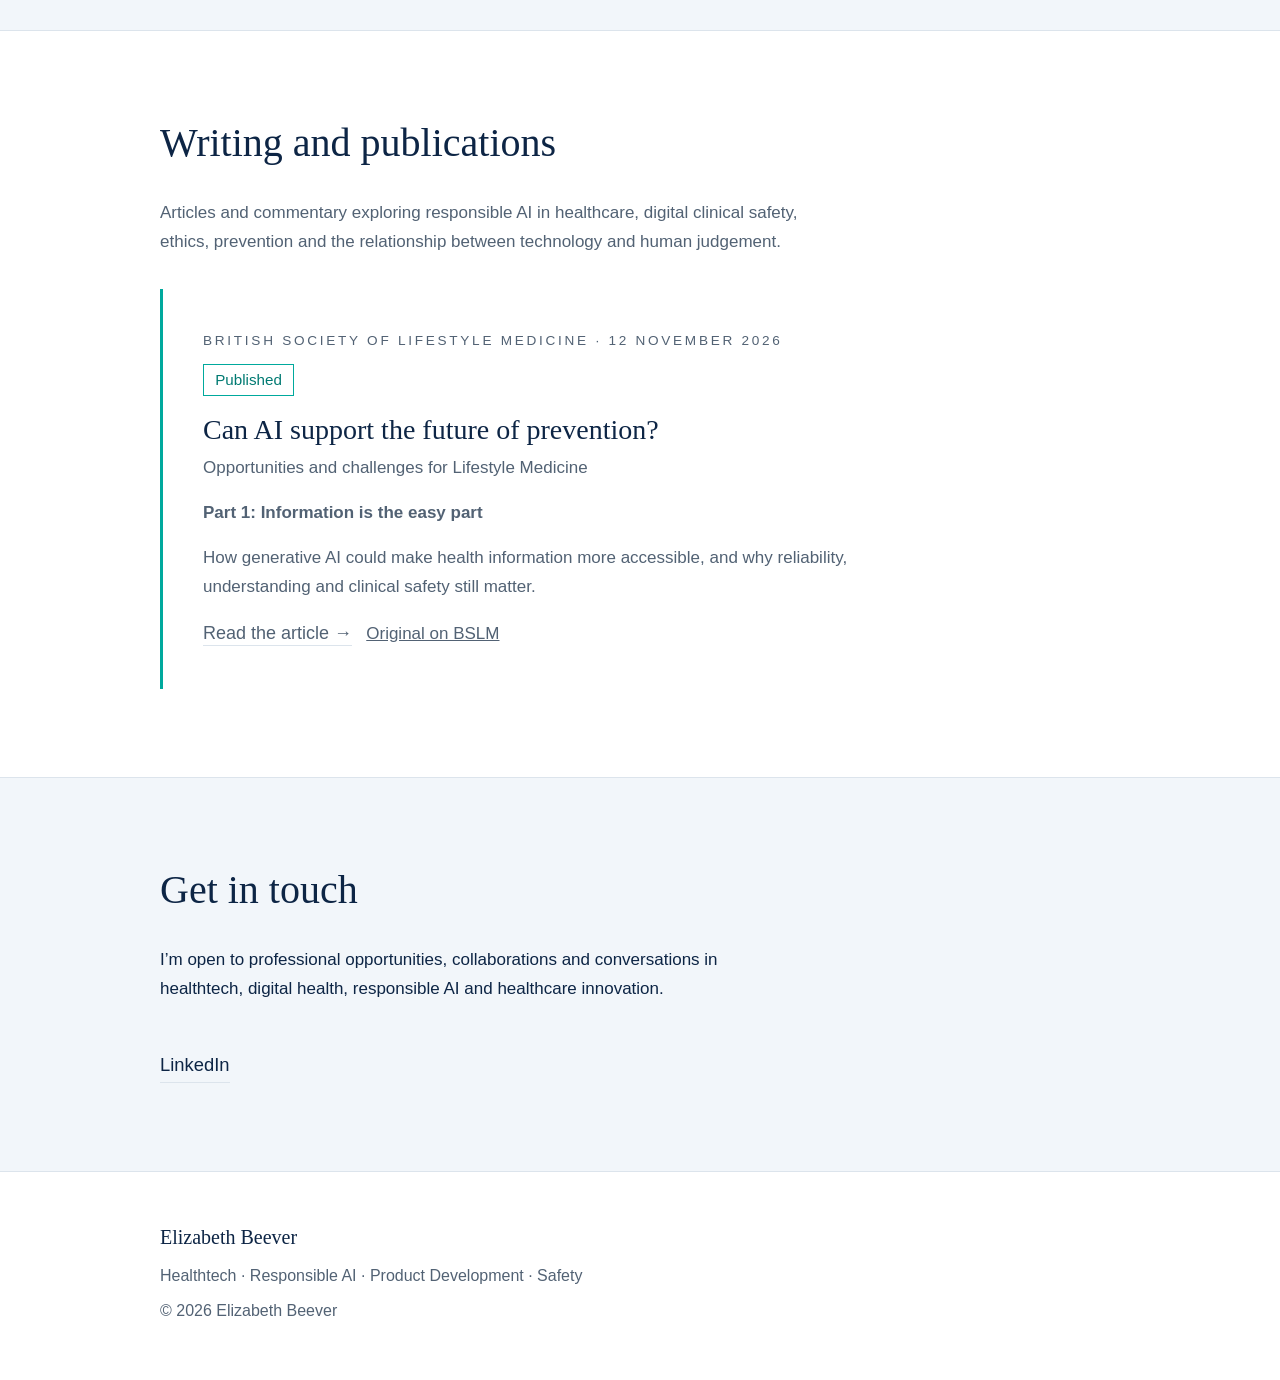
==== commit b668c9fd: "Simplify build project cards and link to project detail pages" ====
--- a/index.html
+++ b/index.html
@@ -248,30 +248,8 @@
       <div id="build-projects" style="margin-top:3rem">
       <h2>Build projects</h2>
       <p class="muted prose">Practical work exploring how ideas become useful digital products, and how to evaluate what has actually been built.</p>
-      <article class="card" style="margin-top:2rem">
-        <div class="card-top">
-          <span class="label">Build project 01 · November 2026</span>
-          <span class="status done">Live project</span>
-        </div>
-        <h3>Building and evaluating an AI-assisted professional website</h3>
-        <p>I built this website as a place to bring together my writing, professional interests and practical projects in digital health and responsible AI. I used AI-assisted development tools to help turn the initial concept into a working site, then reviewed and refined the result through hands-on testing.</p>
-        <p>The work included defining the site's audience and structure, editing its content, managing changes through GitHub, setting up Google Search Console and improving technical SEO. I also used Lighthouse audits to assess mobile performance and accessibility, then made changes to text contrast and accessible link labels.</p>
-        <p>The first Lighthouse tests returned 100/100 for performance on both mobile and desktop. Accessibility scored 94/100 for the homepage and 92/100 for the first article. Those scores are useful signals, but they do not establish WCAG compliance. Further manual accessibility checks and follow-up testing remain part of the work.</p>
-        <p>The main lesson has been the importance of checking AI-assisted output against real requirements, making deliberate changes and testing whether those changes have improved the result.</p>
-        <p><a class="textlink" href="https://github.com/elizabethbeever-oss/elizabethbeever-site" target="_blank" rel="noopener">View the project on GitHub</a></p>
-      </article>
-      <article class="card" style="margin-top:2rem">
-        <div class="card-top">
-          <span class="label">Build project 02 · November 2026</span>
-          <span class="status done">Live prototype</span>
-        </div>
-        <h3>Verity | Human-led AI response evaluation</h3>
-        <p>AI-generated answers can be persuasive even when they contain errors or overlook important risks. I developed Verity to explore how people can compare two AI responses against a consistent set of criteria, record their reasoning and recognise when a response needs further review.</p>
-        <p>The prototype uses five reviewer-assigned criteria: factual accuracy, safety, completeness, ease of understanding and handling of uncertainty. I chose to include explicit safeguards so that low safety or accuracy ratings, or a flagged critical failure, block a positive threshold decision even when the overall weighted score is high. An empty response receives no score, and reviewers must provide written rationales and reference material before exporting a structured evaluation record.</p>
-        <p>I defined the product scope and evaluation rules, directed the AI-assisted implementation and tested the live workflow, including its approval overrides and export restrictions. Verity is an educational prototype: it does not independently verify claims, establish clinical safety or provide a validated assessment method.</p>
-        <p>The build has helped me practise translating responsible AI principles into product requirements, designing human oversight into a workflow and testing whether the application behaves as intended.</p>
-        <p><a class="textlink" href="https://verity-ai-evaluation.streamlit.app" target="_blank" rel="noopener noreferrer">Try Verity</a> &nbsp; <a href="/verity-case-study.html">Read the case study</a> &nbsp; <a href="https://github.com/elizabethbeever-oss/verity-ai-evaluation" target="_blank" rel="noopener noreferrer">View source code on GitHub</a></p>
-      </article>
+      <article class="card" style="margin-top:2rem"><div class="card-top"><span class="label">Build project 01 · November 2026</span><span class="status done">Live project</span></div><h3>Building and evaluating an AI-assisted professional website</h3><p>Developing this professional website using AI-assisted tools, with hands-on testing of accessibility, performance and technical SEO.</p><p><a class="textlink" href="/website-build.html">Explore project</a></p></article>
+      <article class="card" style="margin-top:2rem"><div class="card-top"><span class="label">Build project 02 · November 2026</span><span class="status done">Live prototype</span></div><h3>Verity | Human-led AI response evaluation</h3><p>A working prototype for comparing AI-generated responses using structured human review, safety safeguards and an exportable evaluation record.</p><p><a class="textlink" href="/verity-case-study.html">Explore project</a></p></article>
       </div>
       <div class="learning">
         <span class="label">Ongoing learning</span>
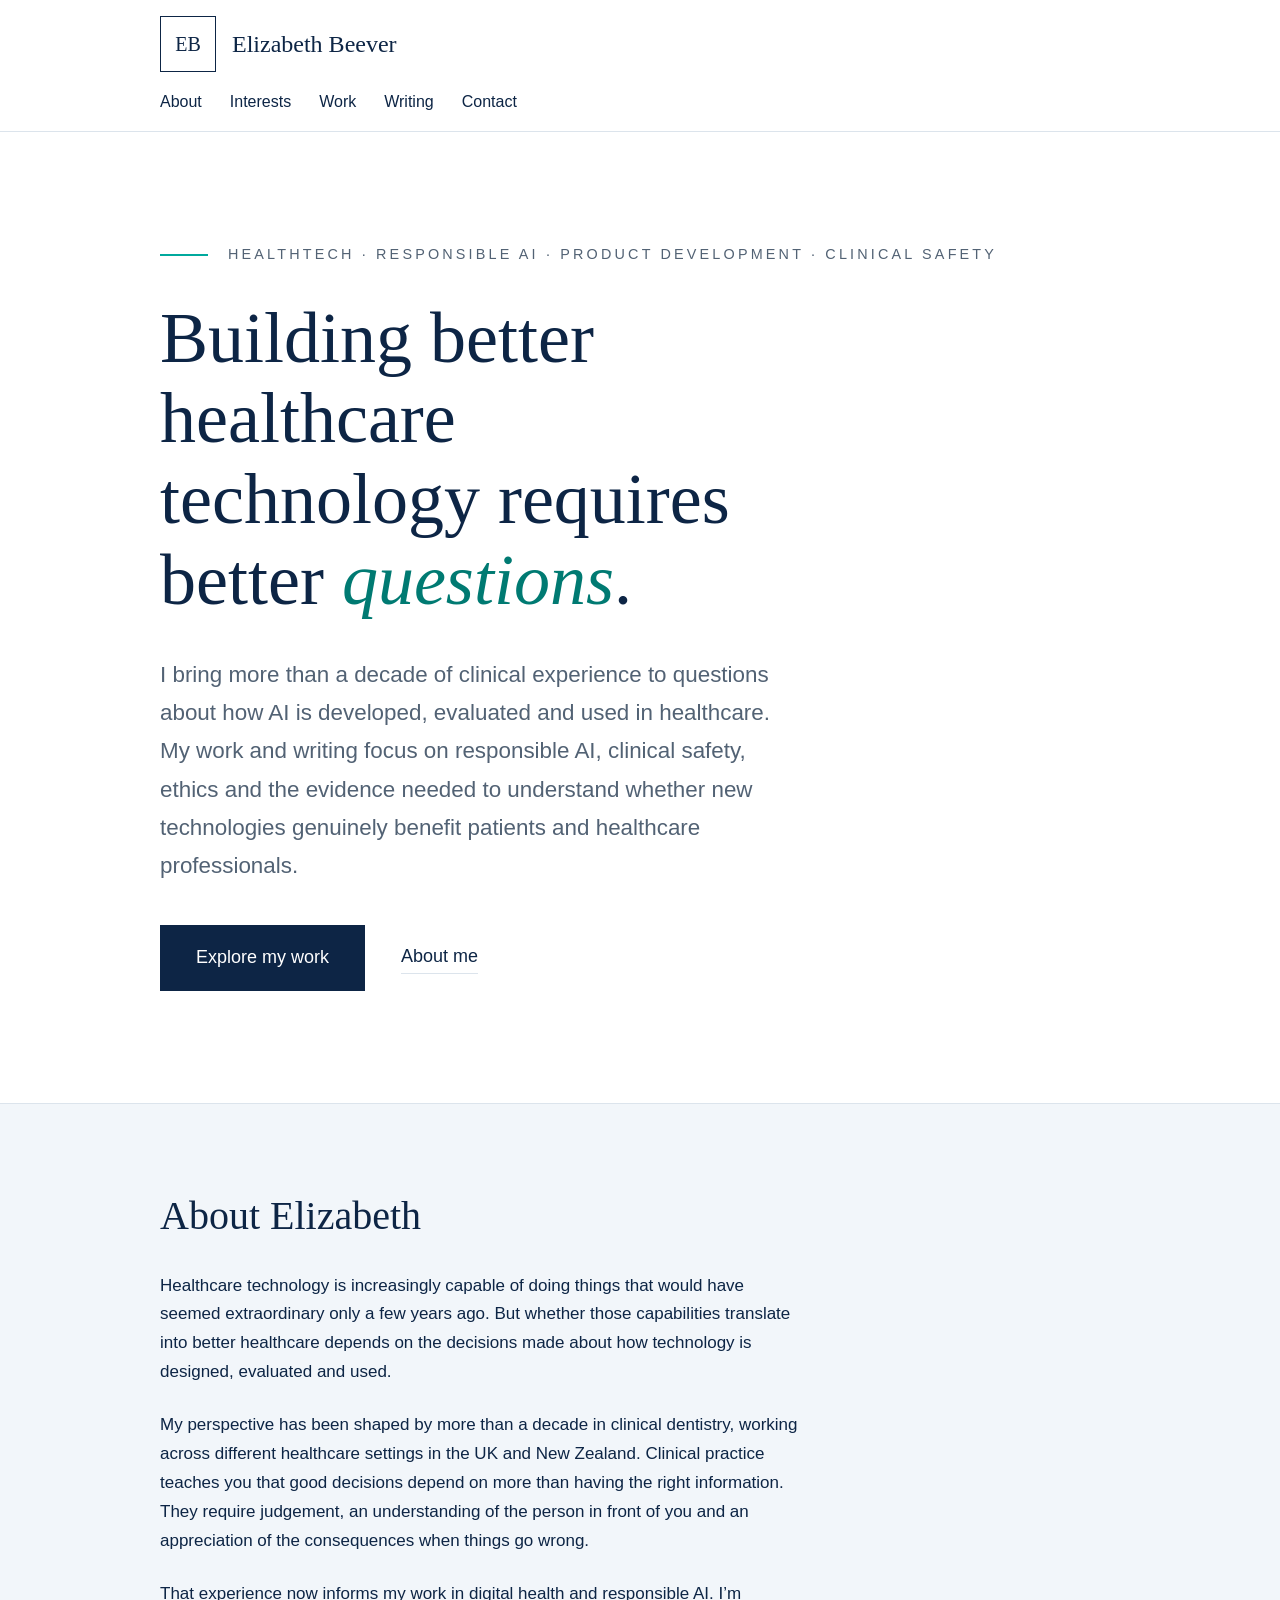
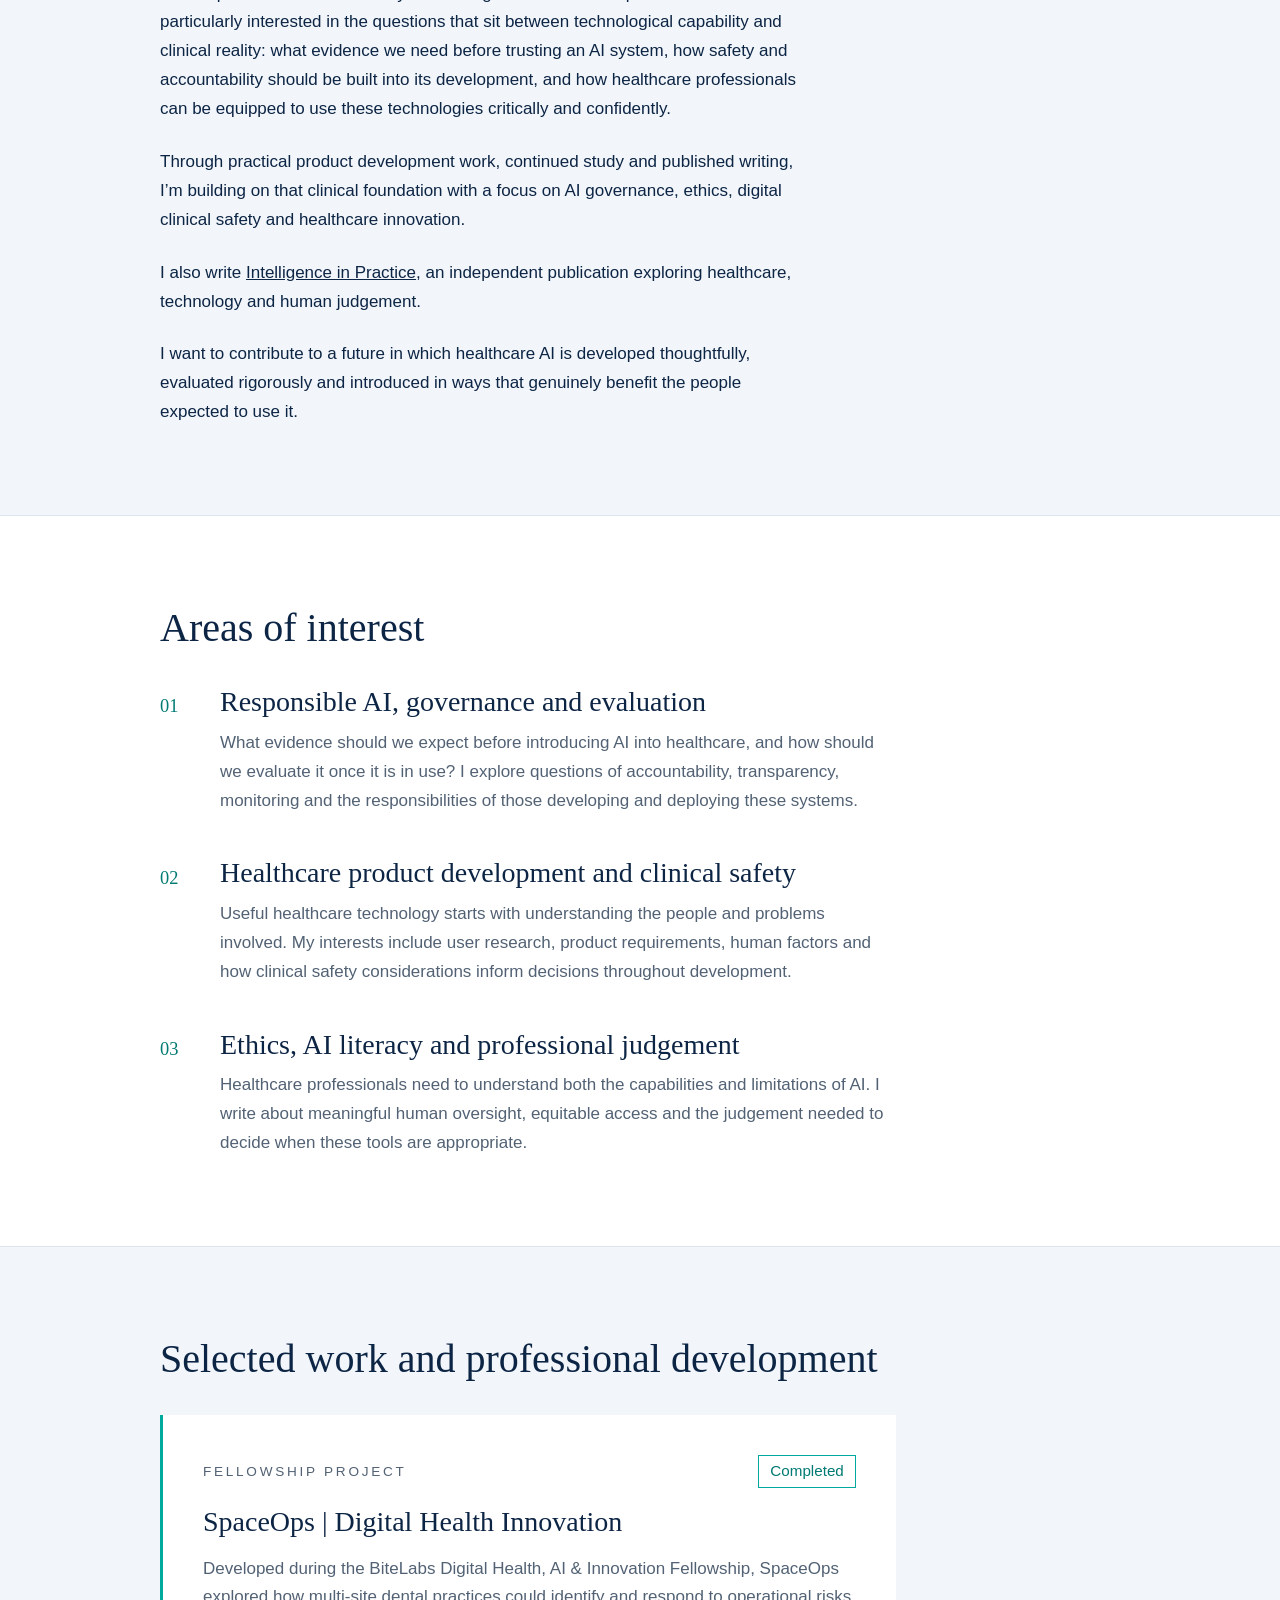
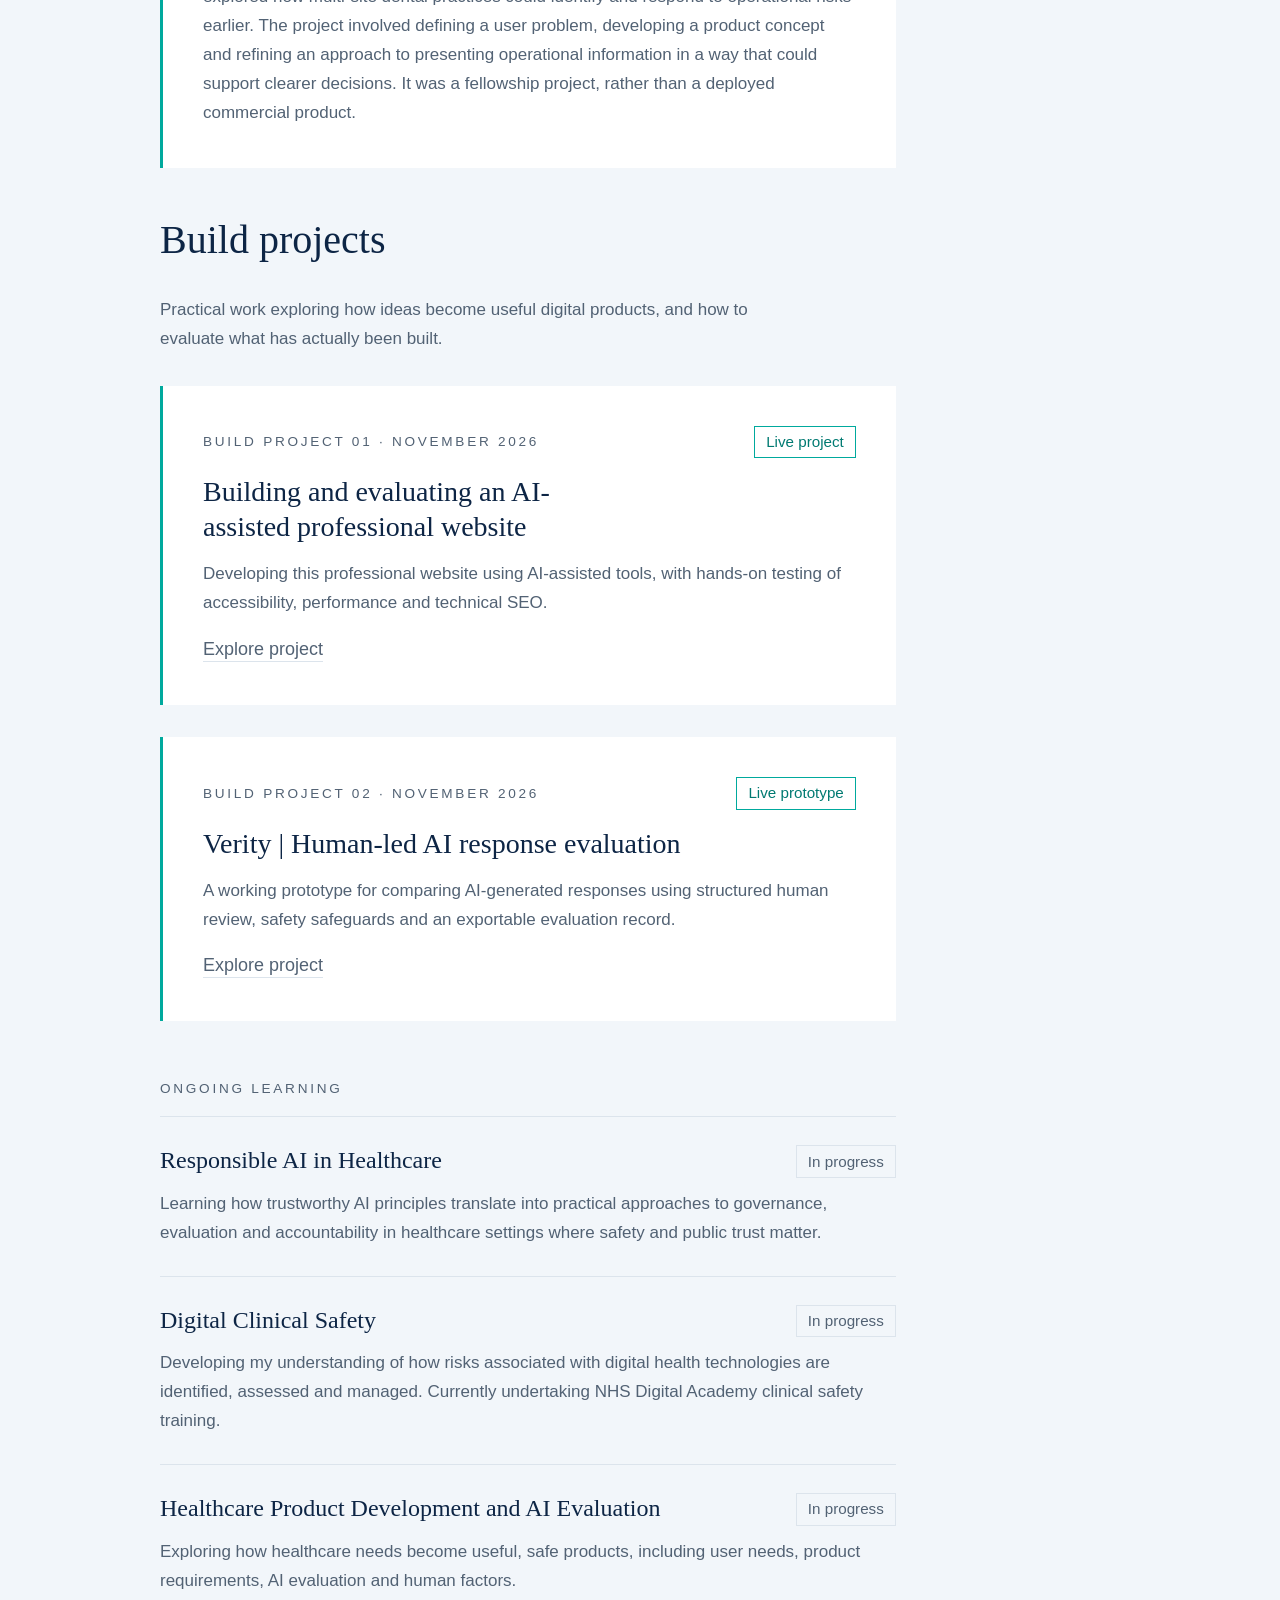
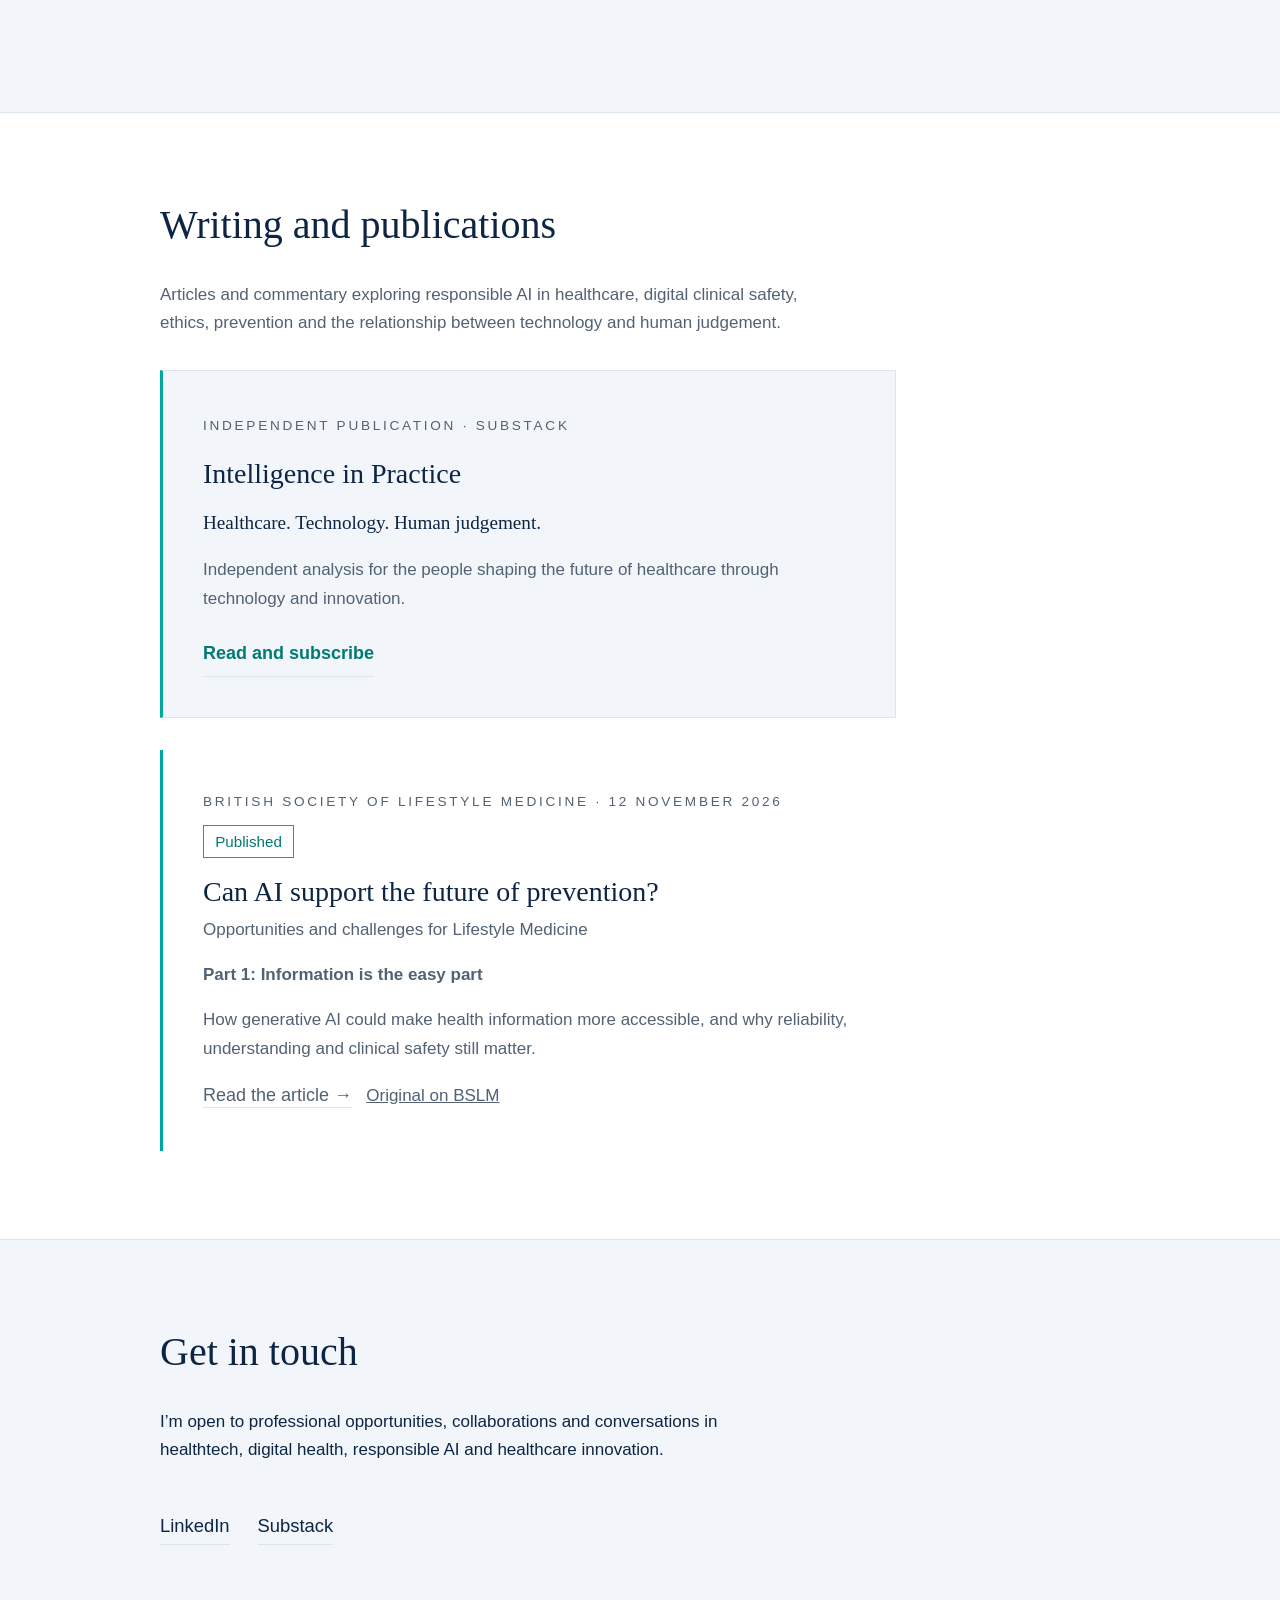
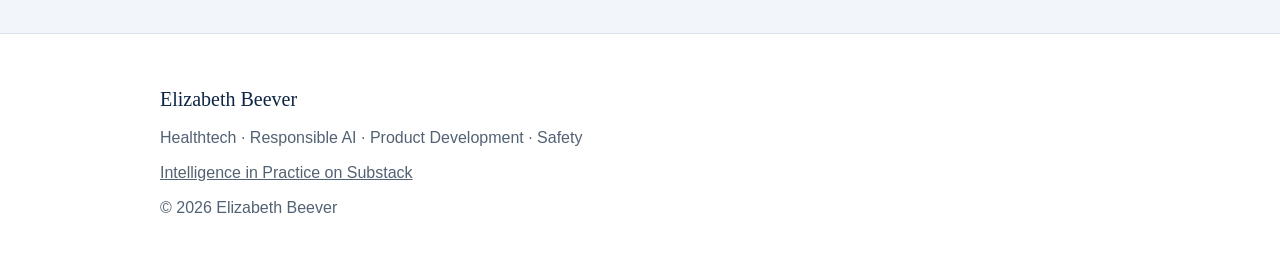
==== commit 00ed1e1d: "Feature Intelligence in Practice publication on homepage" ====
--- a/index.html
+++ b/index.html
@@ -4,13 +4,13 @@
 <meta charset="utf-8">
 <meta name="viewport" content="width=device-width, initial-scale=1, viewport-fit=cover">
 <title>Elizabeth Beever | Responsible AI &amp; Digital Health</title>
-<meta name="description" content="Elizabeth Beever writes and works on responsible AI in healthcare, digital clinical safety, ethics, AI literacy and healthcare product development.">
+<meta name="description" content="Elizabeth Beever writes on responsible AI in healthcare, digital clinical safety and healthcare innovation, including her independent publication Intelligence in Practice.">
 <link rel="canonical" href="https://elizabethbeever.com/">
 <meta name="robots" content="index, follow">
 <meta property="og:type" content="website">
 <meta property="og:site_name" content="Elizabeth Beever">
 <meta property="og:title" content="Elizabeth Beever | Healthtech, Responsible AI and Digital Clinical Safety">
-<meta property="og:description" content="Elizabeth Beever writes and works on responsible AI in healthcare, digital clinical safety, ethics, AI literacy and healthcare product development.">
+<meta property="og:description" content="Elizabeth Beever writes on responsible AI in healthcare, digital clinical safety and healthcare innovation, including her independent publication Intelligence in Practice.">
 <meta property="og:url" content="https://elizabethbeever.com/">
 <meta property="og:image" content="https://elizabethbeever.com/og-image.png">
 <meta property="og:image:width" content="1200">
@@ -23,7 +23,7 @@
   "@type": "Person",
   "name": "Elizabeth Beever",
   "url": "https://elizabethbeever.com/",
-  "description": "Elizabeth Beever writes and works on responsible AI in healthcare, digital clinical safety, ethics, AI literacy and healthcare product development.",
+  "description": "Elizabeth Beever writes on responsible AI in healthcare, digital clinical safety and healthcare innovation, including her independent publication Intelligence in Practice.",
   "sameAs": [
     "https://www.linkedin.com/in/elizabeth-beever"
   ],
@@ -95,6 +95,7 @@
   nav { display: flex; flex-wrap: wrap; gap: 0.25rem 1.75rem; margin-top: 0.75rem; }
   nav a { text-decoration: none; font-size: 1rem; padding-block: 0.25rem; }
   nav a:hover { color: var(--accent-ink); }
+  nav a[aria-current="location"] { color: var(--accent-ink); font-weight: 700; text-decoration: underline; text-decoration-thickness: 2px; text-underline-offset: 0.35em; }
 
   section { border-bottom: 1px solid var(--rule); }
   section.band { background: var(--band); }
@@ -137,6 +138,11 @@
   .status.done { border-color: var(--accent); color: var(--accent-ink); }
   .card h3 { margin-top: 1rem; }
   .card p { color: var(--muted); margin: 1rem 0 0; }
+
+  .publication { margin-top: 2rem; background: var(--band); border: 1px solid var(--rule); border-left: 3px solid var(--accent); }
+  .publication .strapline { color: var(--fg); font-family: var(--display); font-size: 1.2rem; }
+  .publication .textlink { display: inline-block; color: var(--accent-ink); font-weight: 700; padding-block: 0.5rem; }
+  .social-links { display: flex; flex-wrap: wrap; gap: 0 1.75rem; align-items: baseline; }
 
   .learning { margin-top: 3.5rem; max-width: 46rem; }
   .learning .label { display: block; padding-bottom: 1rem; border-bottom: 1px solid var(--rule); }
@@ -200,6 +206,7 @@
         <p>My perspective has been shaped by more than a decade in clinical dentistry, working across different healthcare settings in the UK and New Zealand. Clinical practice teaches you that good decisions depend on more than having the right information. They require judgement, an understanding of the person in front of you and an appreciation of the consequences when things go wrong.</p>
         <p>That experience now informs my work in digital health and responsible AI. I&rsquo;m particularly interested in the questions that sit between technological capability and clinical reality: what evidence we need before trusting an AI system, how safety and accountability should be built into its development, and how healthcare professionals can be equipped to use these technologies critically and confidently.</p>
         <p>Through practical product development work, continued study and published writing, I&rsquo;m building on that clinical foundation with a focus on AI governance, ethics, digital clinical safety and healthcare innovation.</p>
+        <p>I also write <a href="https://intelligenceinpractice.substack.com/">Intelligence in Practice</a>, an independent publication exploring healthcare, technology and human judgement.</p>
         <p>I want to contribute to a future in which healthcare AI is developed thoughtfully, evaluated rigorously and introduced in ways that genuinely benefit the people expected to use it.</p>
       </div>
     </div>
@@ -273,6 +280,13 @@
     <div class="wrap">
       <h2>Writing and publications</h2>
       <p class="muted prose">Articles and commentary exploring responsible AI in healthcare, digital clinical safety, ethics, prevention and the relationship between technology and human judgement.</p>
+      <article class="card publication" aria-labelledby="publication-title">
+        <span class="label">Independent publication · Substack</span>
+        <h3 id="publication-title">Intelligence in Practice</h3>
+        <p class="strapline">Healthcare. Technology. Human judgement.</p>
+        <p>Independent analysis for the people shaping the future of healthcare through technology and innovation.</p>
+        <p><a class="textlink" href="https://intelligenceinpractice.substack.com/" aria-label="Read and subscribe to Intelligence in Practice on Substack">Read and subscribe</a></p>
+      </article>
       <article class="card" style="margin-top:2rem">
         <div class="card-top"><span class="label">British Society of Lifestyle Medicine · 12 November 2026</span><span class="status done">Published</span></div>
         <h3><a href="/ai-prevention-health-information.html" style="text-decoration:none">Can AI support the future of prevention?</a></h3>
@@ -288,7 +302,10 @@
     <div class="wrap">
       <h2>Get in touch</h2>
       <p class="prose">I&rsquo;m open to professional opportunities, collaborations and conversations in healthtech, digital health, responsible AI and healthcare innovation.</p>
-      <a class="contact-link" href="https://www.linkedin.com/in/elizabeth-beever" target="_blank" rel="me noopener">LinkedIn</a>
+      <div class="social-links">
+        <a class="contact-link" href="https://www.linkedin.com/in/elizabeth-beever" target="_blank" rel="me noopener">LinkedIn</a>
+        <a class="contact-link" href="https://intelligenceinpractice.substack.com/">Substack</a>
+      </div>
     </div>
   </section>
 </main>
@@ -297,8 +314,10 @@
   <div class="wrap">
     <div class="name">Elizabeth Beever</div>
     <p>Healthtech &middot; Responsible AI &middot; Product Development &middot; Safety</p>
+    <p><a href="https://intelligenceinpractice.substack.com/">Intelligence in Practice on Substack</a></p>
     <p>&copy; 2026 Elizabeth Beever</p>
   </div>
 </footer>
+<script src="/scrollspy.js" defer></script>
 </body>
 </html>
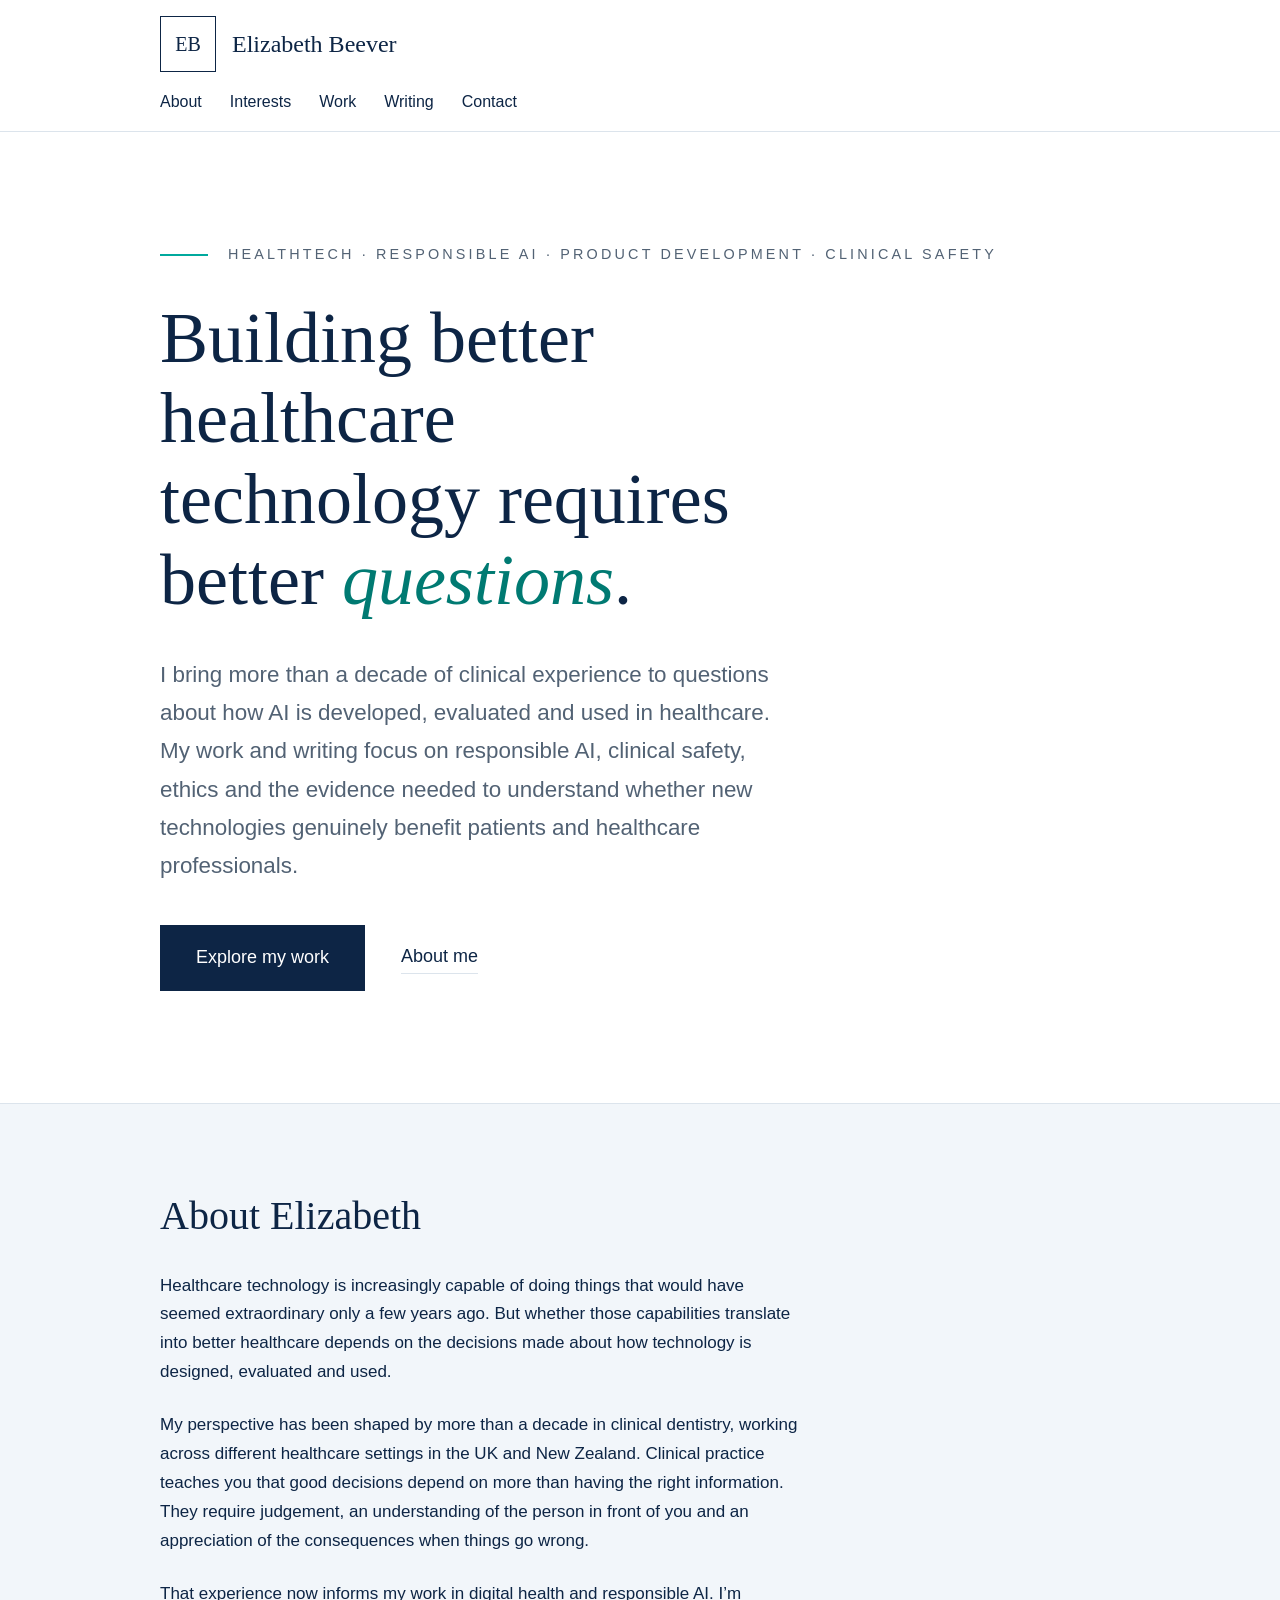
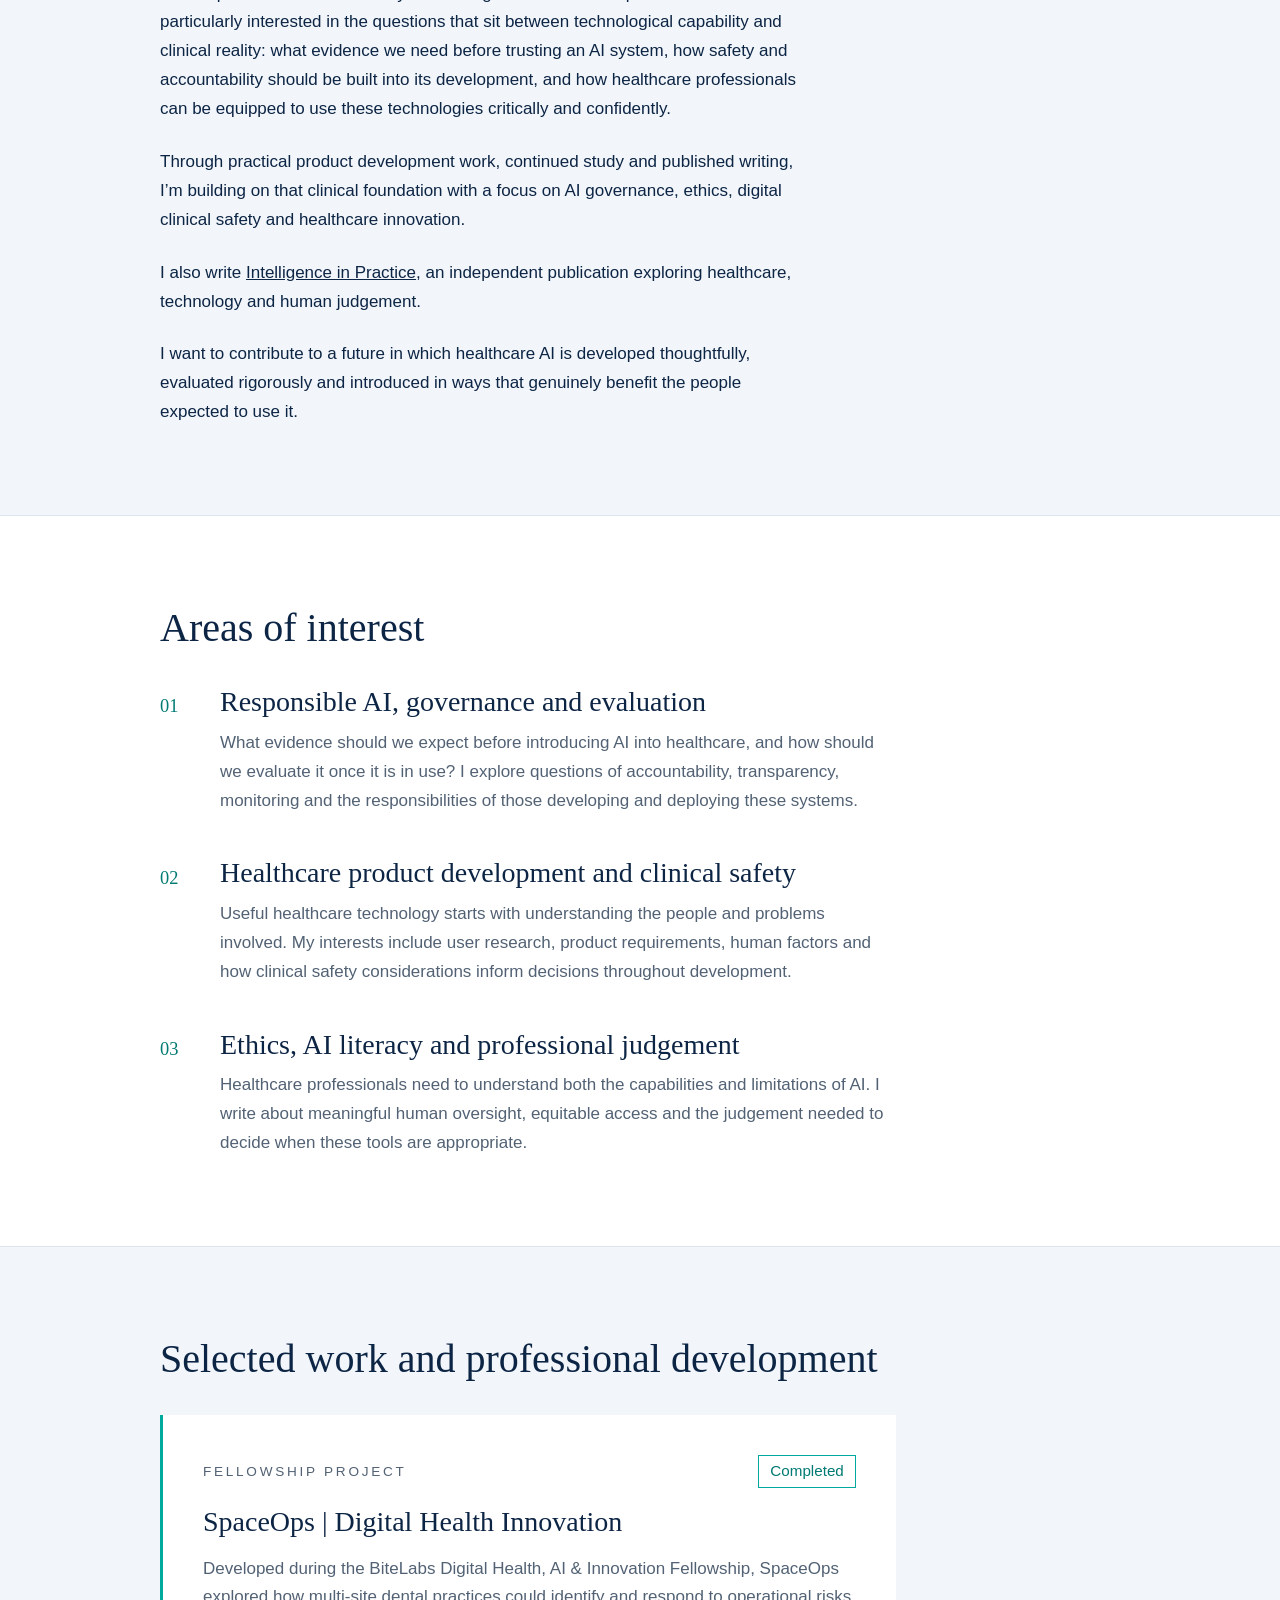
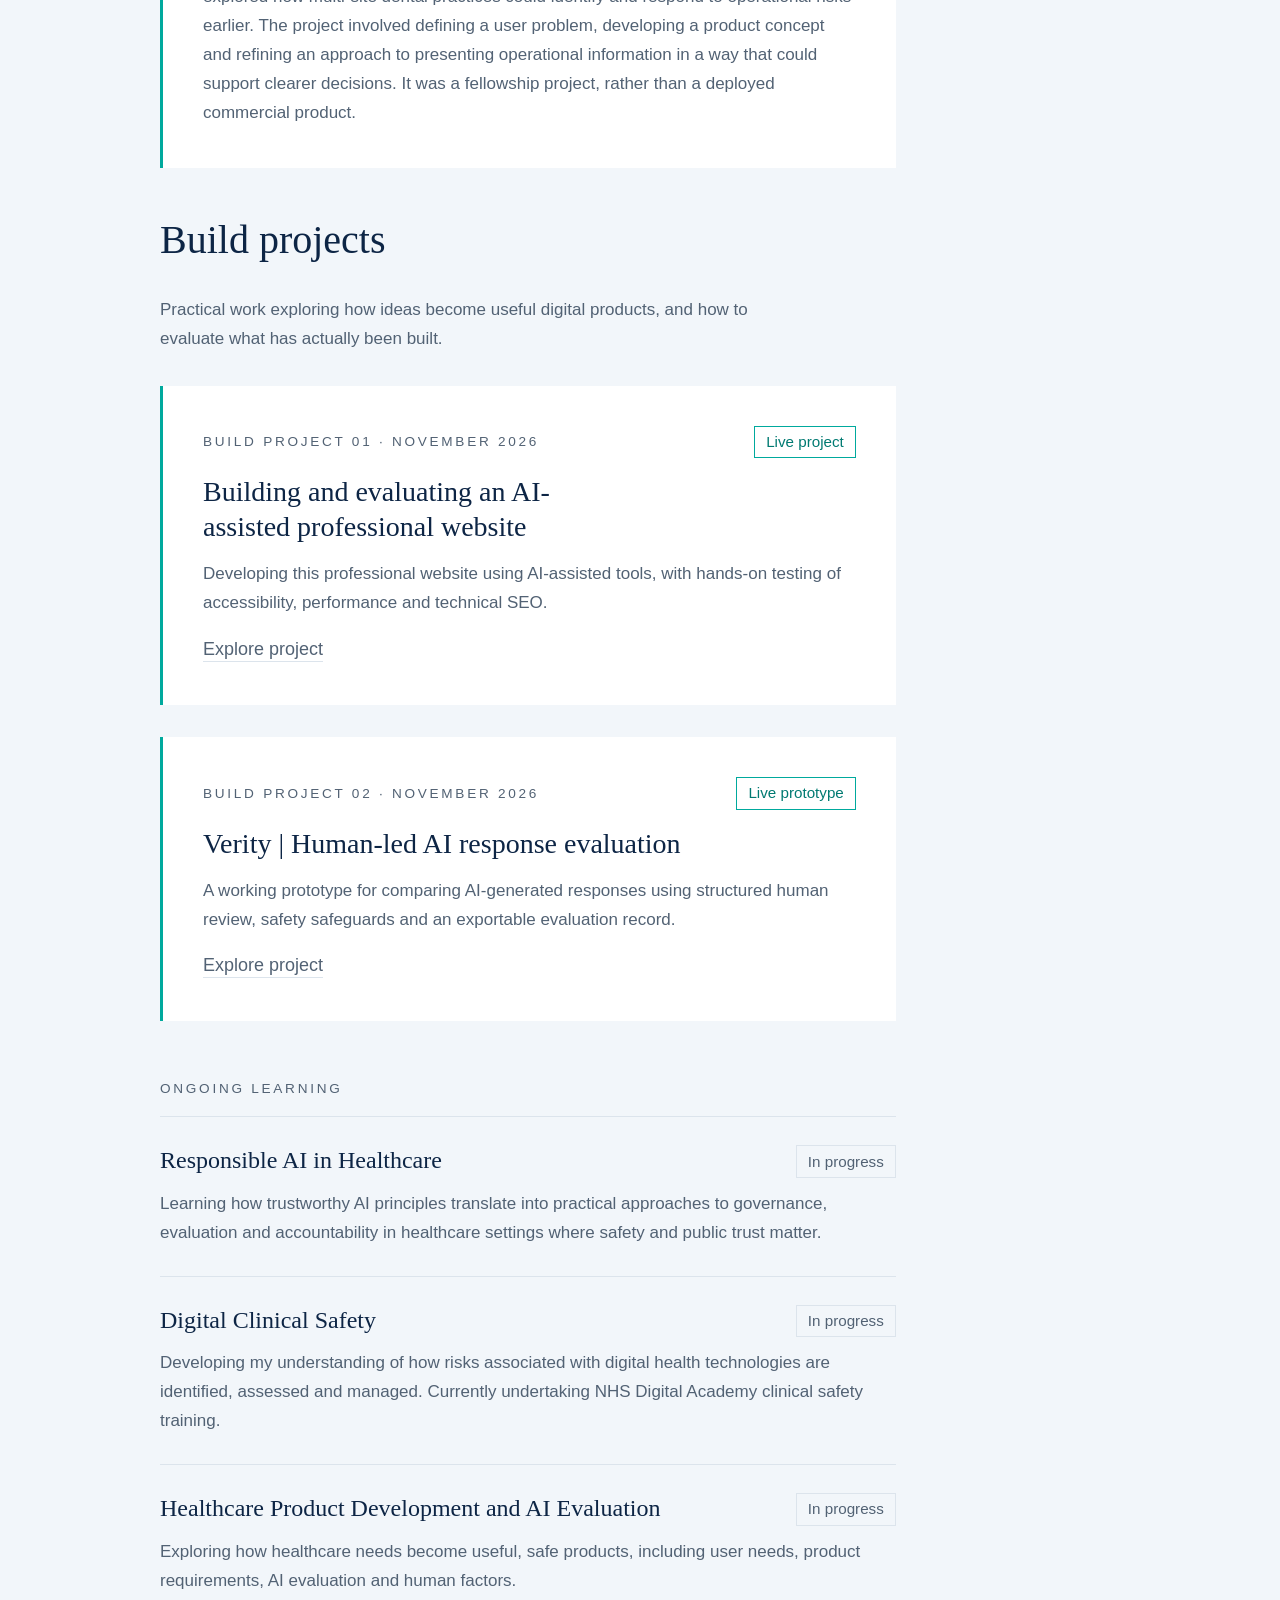
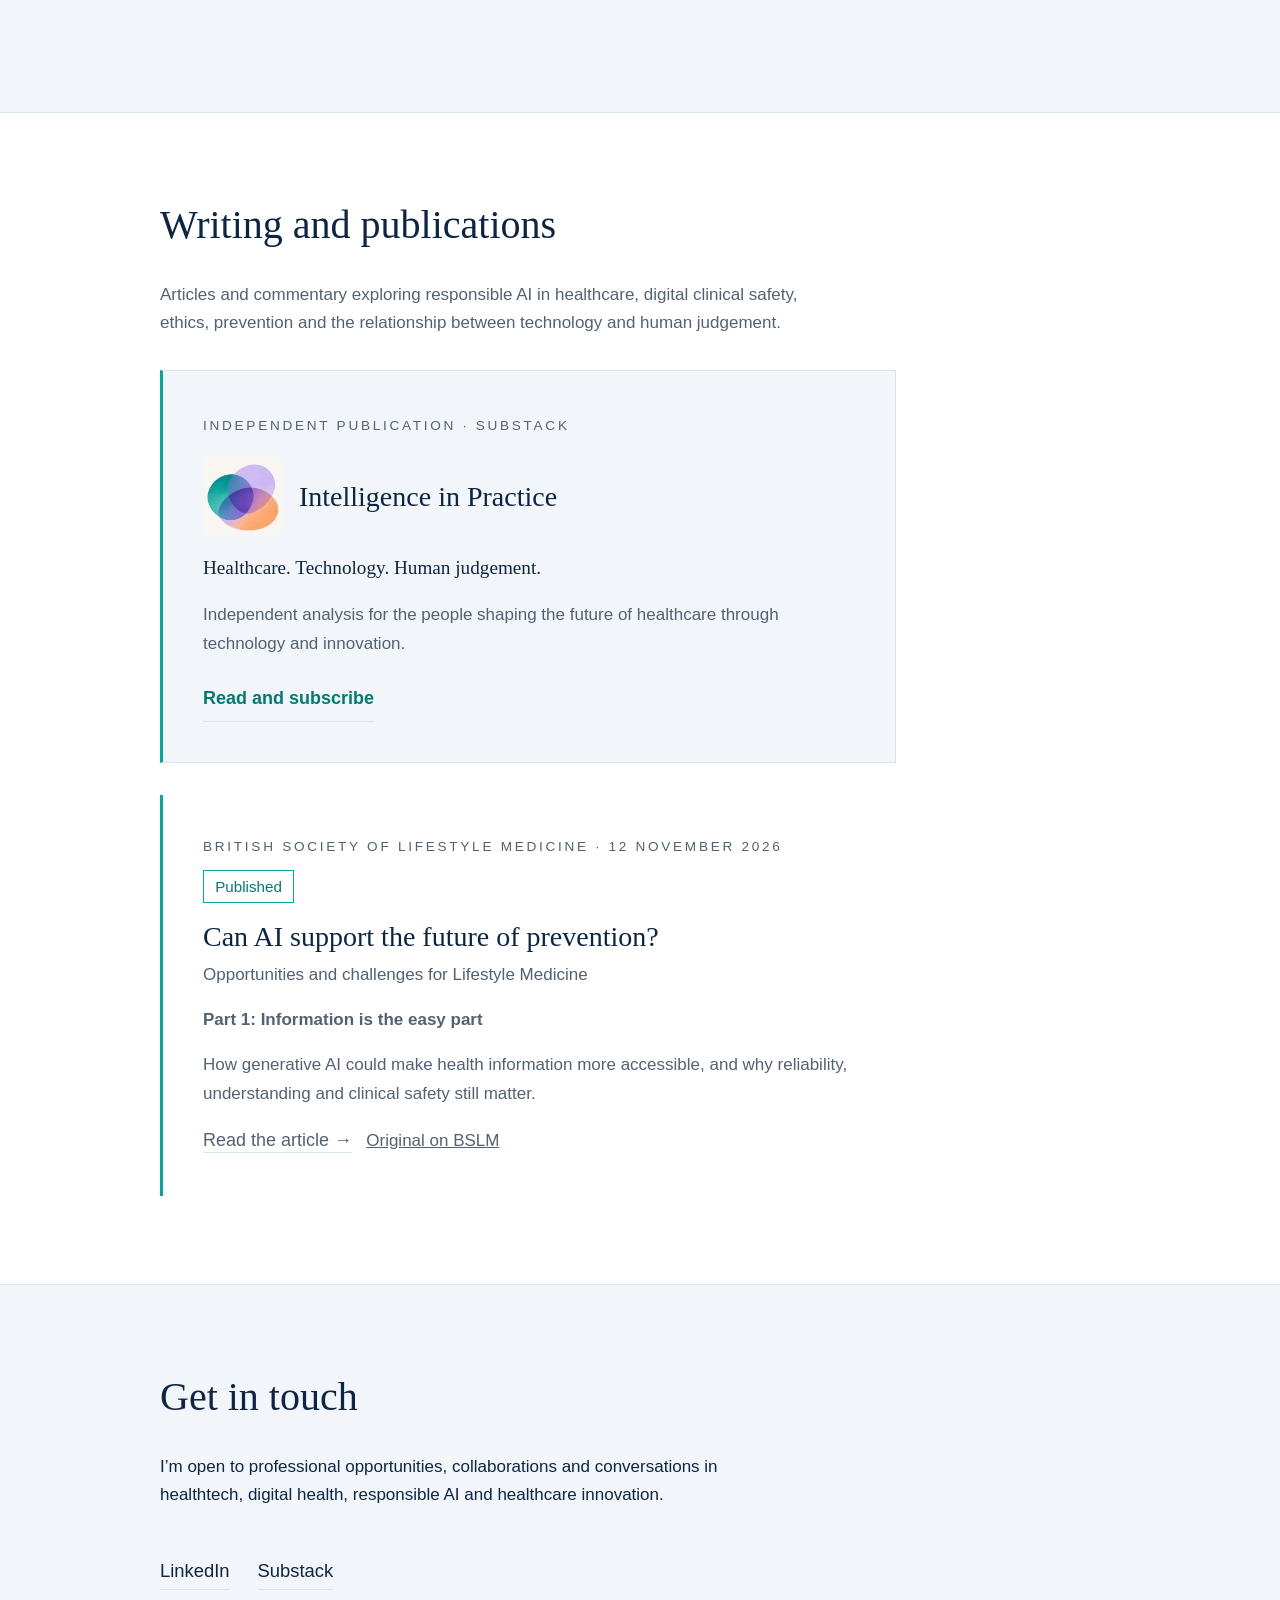
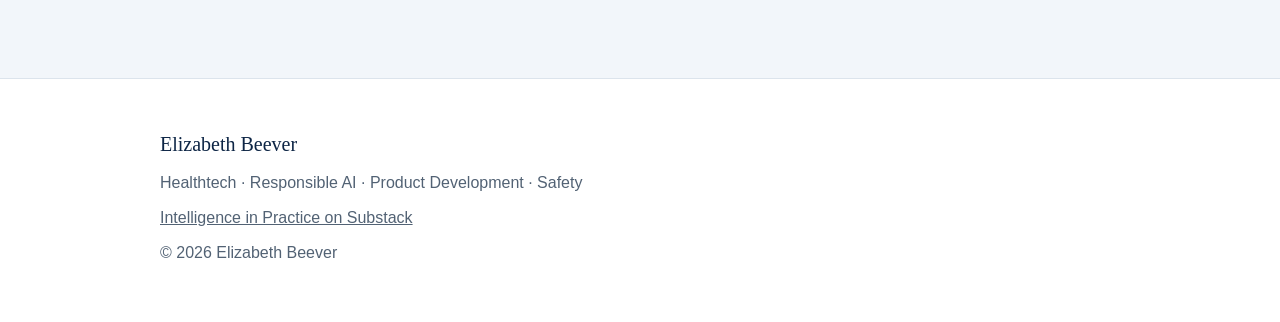
==== commit 435f4a17: "Add approved Intelligence in Practice logo to publication feature" ====
--- a/index.html
+++ b/index.html
@@ -140,6 +140,9 @@
   .card p { color: var(--muted); margin: 1rem 0 0; }
 
   .publication { margin-top: 2rem; background: var(--band); border: 1px solid var(--rule); border-left: 3px solid var(--accent); }
+  .publication-heading { display: flex; align-items: center; flex-wrap: wrap; gap: 1rem; margin-top: 1rem; }
+  .publication-heading img { width: 5rem; height: 5rem; object-fit: contain; border-radius: 0.35rem; }
+  .publication-heading h3 { margin: 0; flex: 1 1 12rem; }
   .publication .strapline { color: var(--fg); font-family: var(--display); font-size: 1.2rem; }
   .publication .textlink { display: inline-block; color: var(--accent-ink); font-weight: 700; padding-block: 0.5rem; }
   .social-links { display: flex; flex-wrap: wrap; gap: 0 1.75rem; align-items: baseline; }
@@ -282,7 +285,10 @@
       <p class="muted prose">Articles and commentary exploring responsible AI in healthcare, digital clinical safety, ethics, prevention and the relationship between technology and human judgement.</p>
       <article class="card publication" aria-labelledby="publication-title">
         <span class="label">Independent publication · Substack</span>
-        <h3 id="publication-title">Intelligence in Practice</h3>
+        <div class="publication-heading">
+          <img src="/intelligence-in-practice-logo.png.png" alt="" width="80" height="80" loading="lazy" decoding="async">
+          <h3 id="publication-title">Intelligence in Practice</h3>
+        </div>
         <p class="strapline">Healthcare. Technology. Human judgement.</p>
         <p>Independent analysis for the people shaping the future of healthcare through technology and innovation.</p>
         <p><a class="textlink" href="https://intelligenceinpractice.substack.com/" aria-label="Read and subscribe to Intelligence in Practice on Substack">Read and subscribe</a></p>
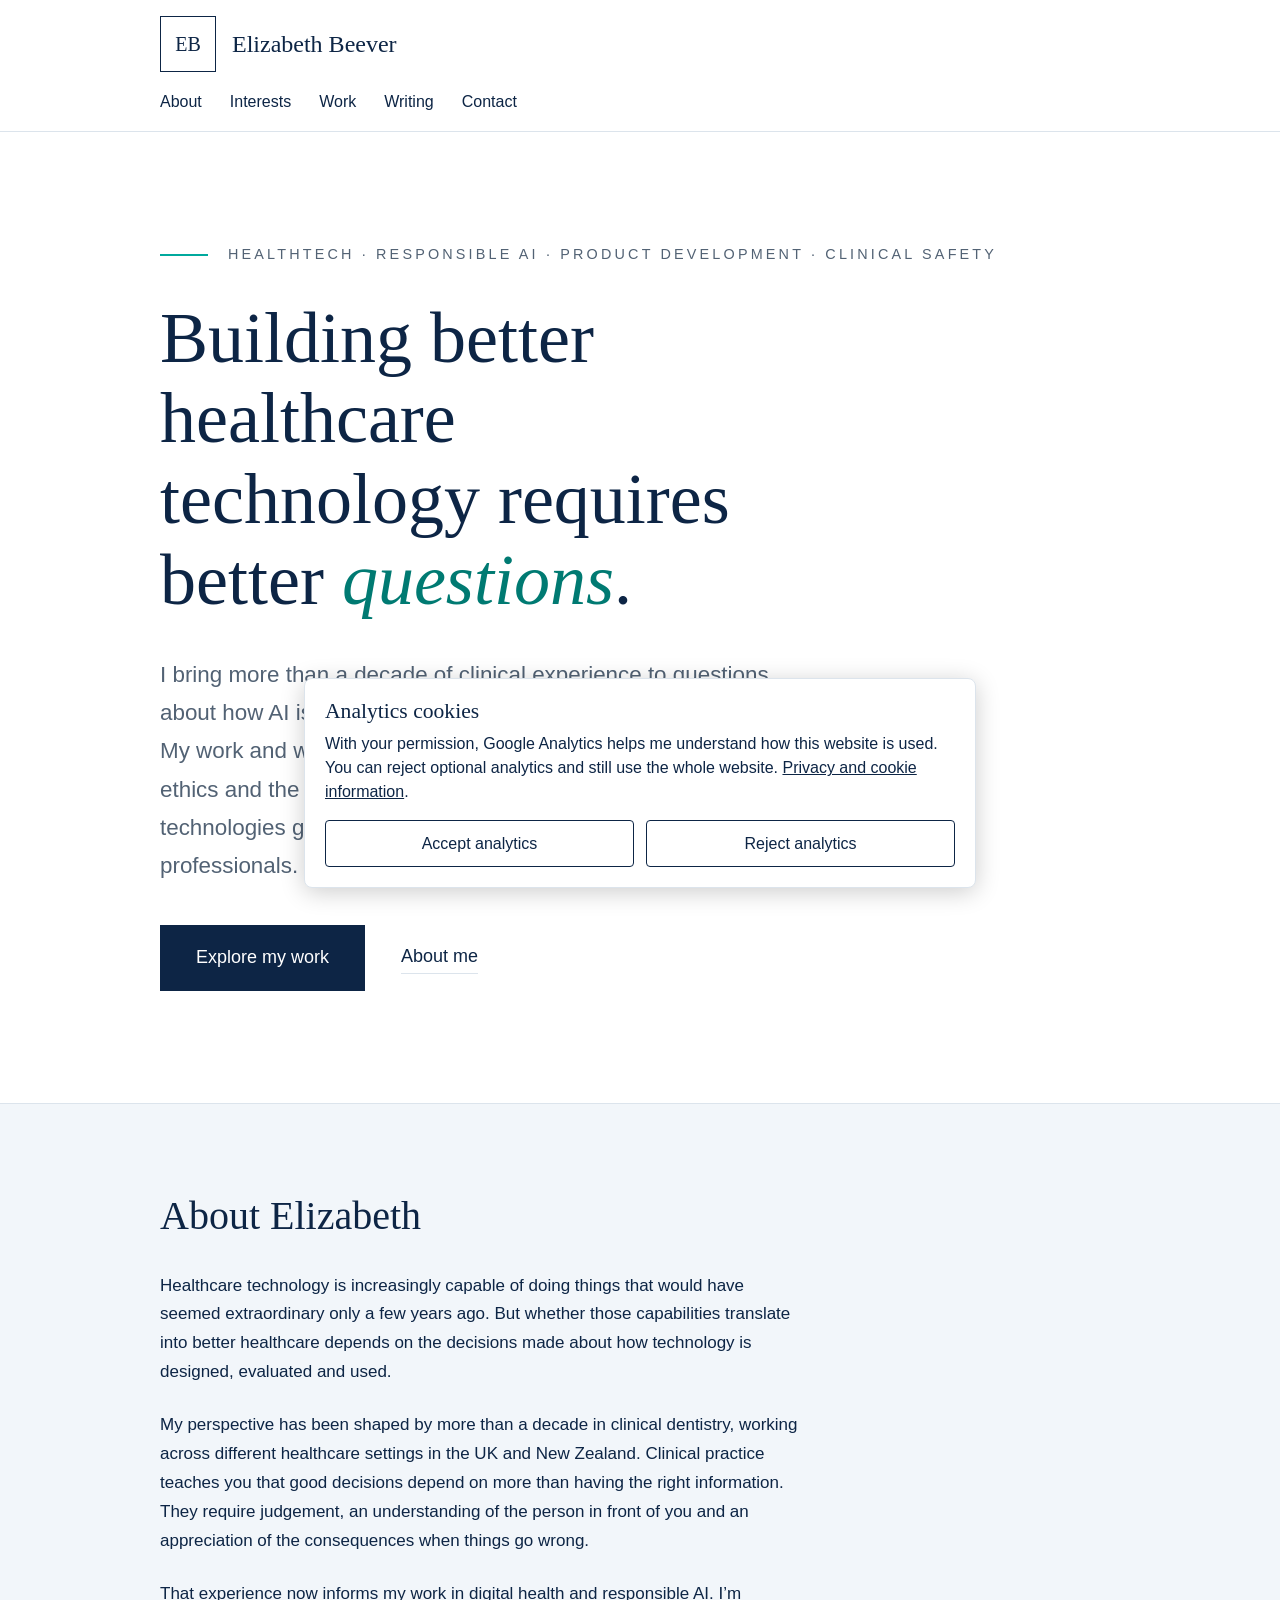
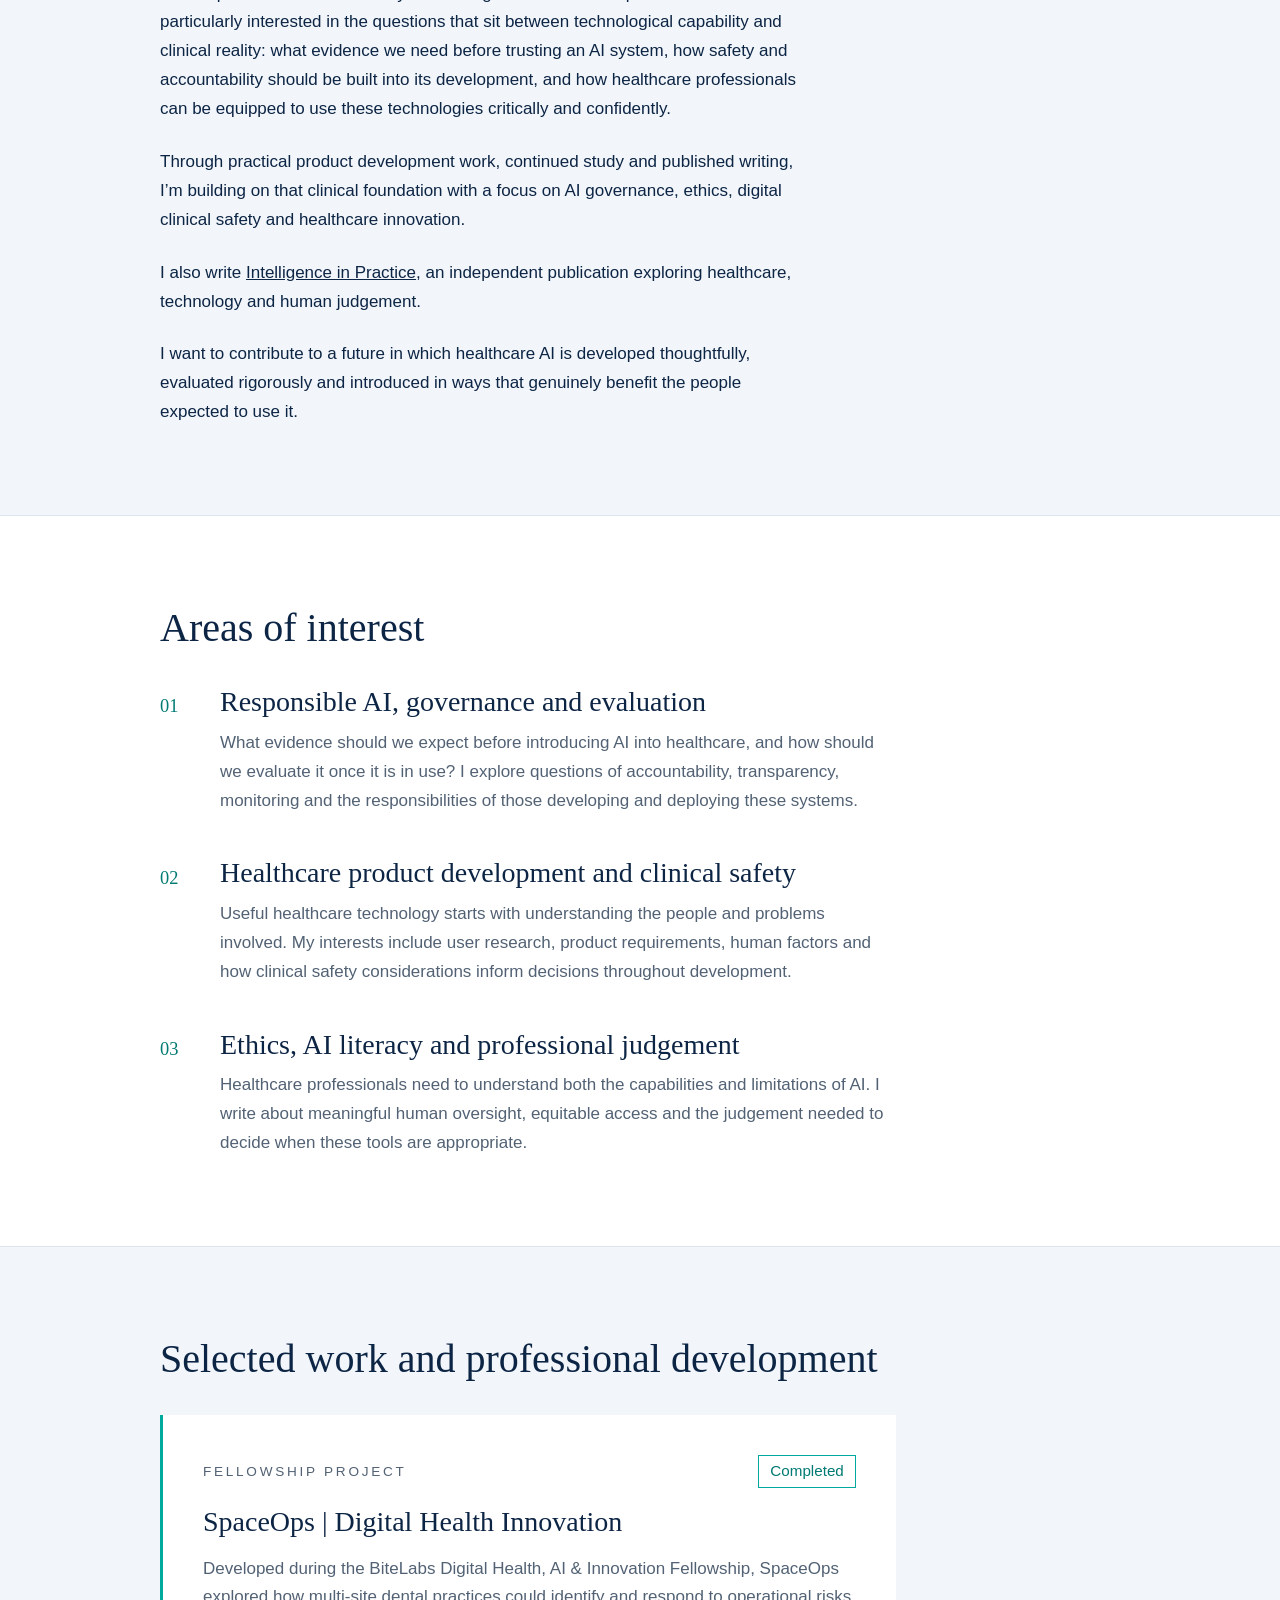
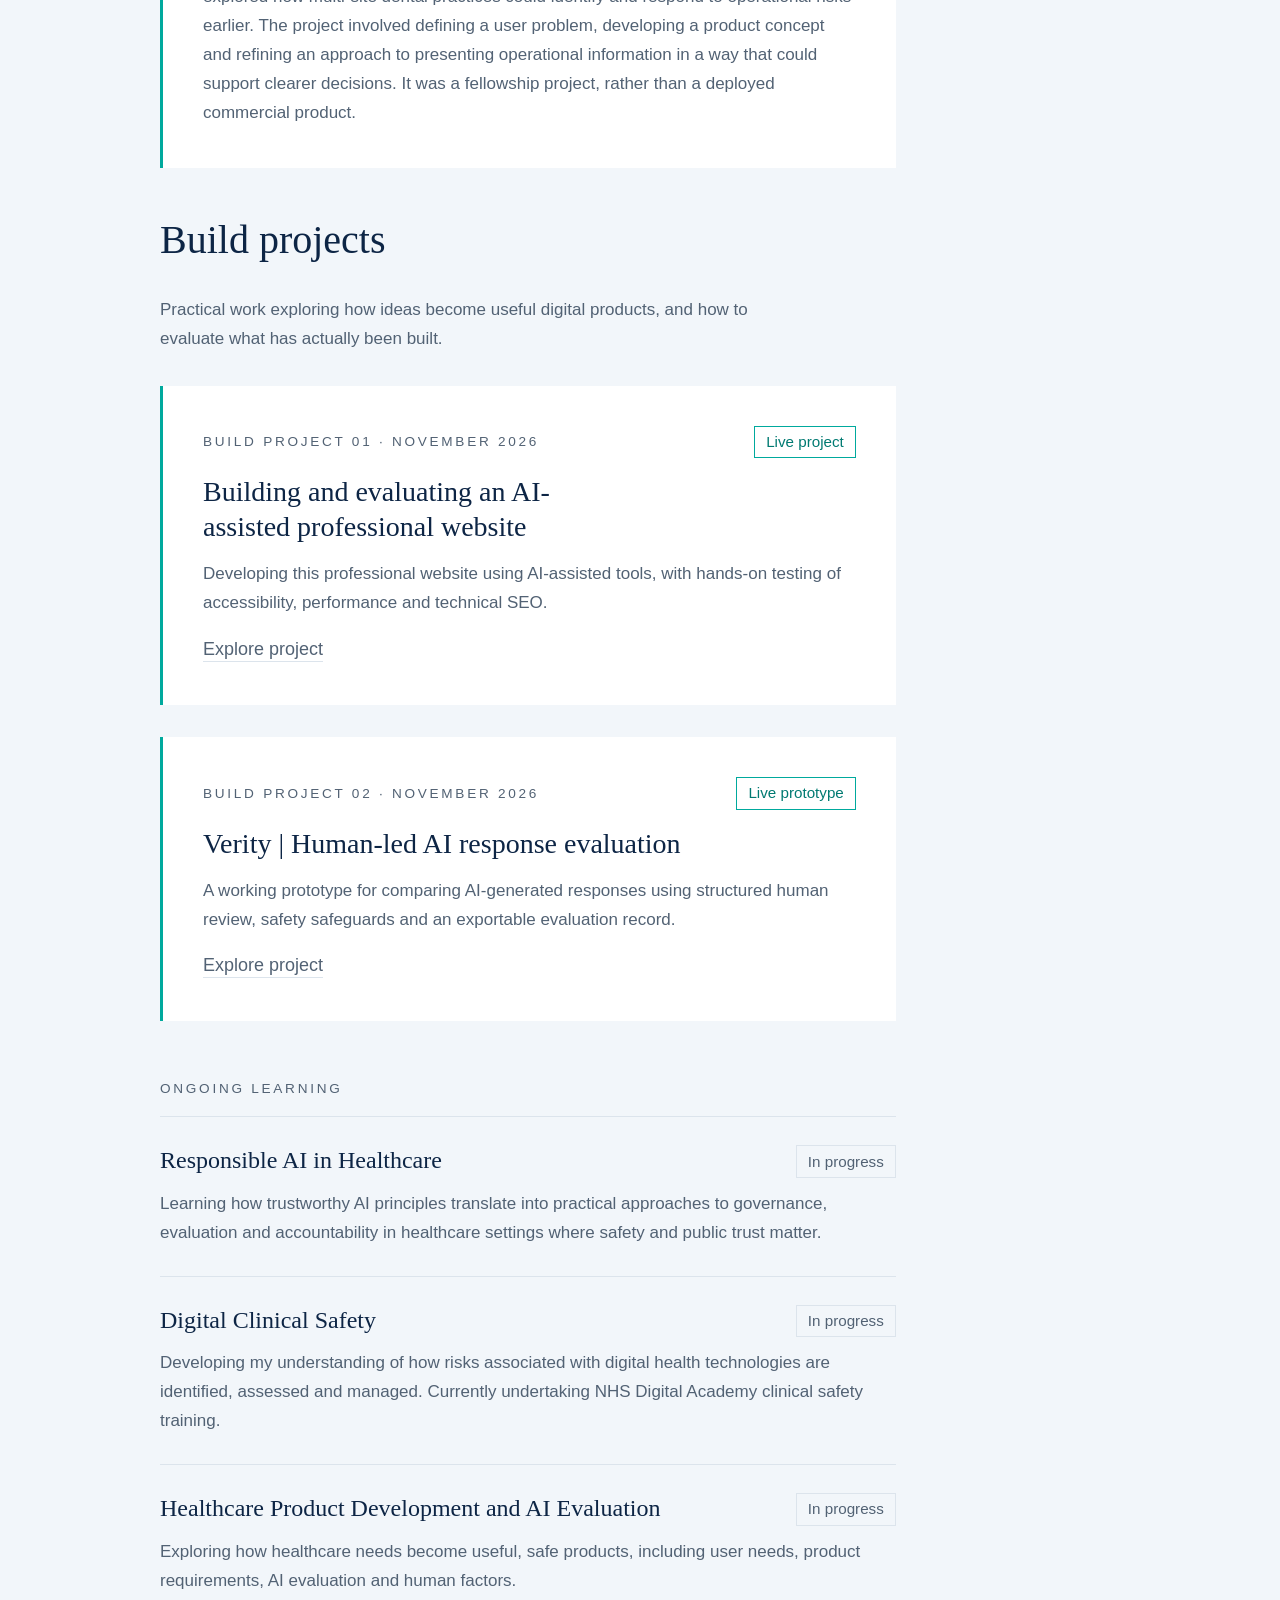
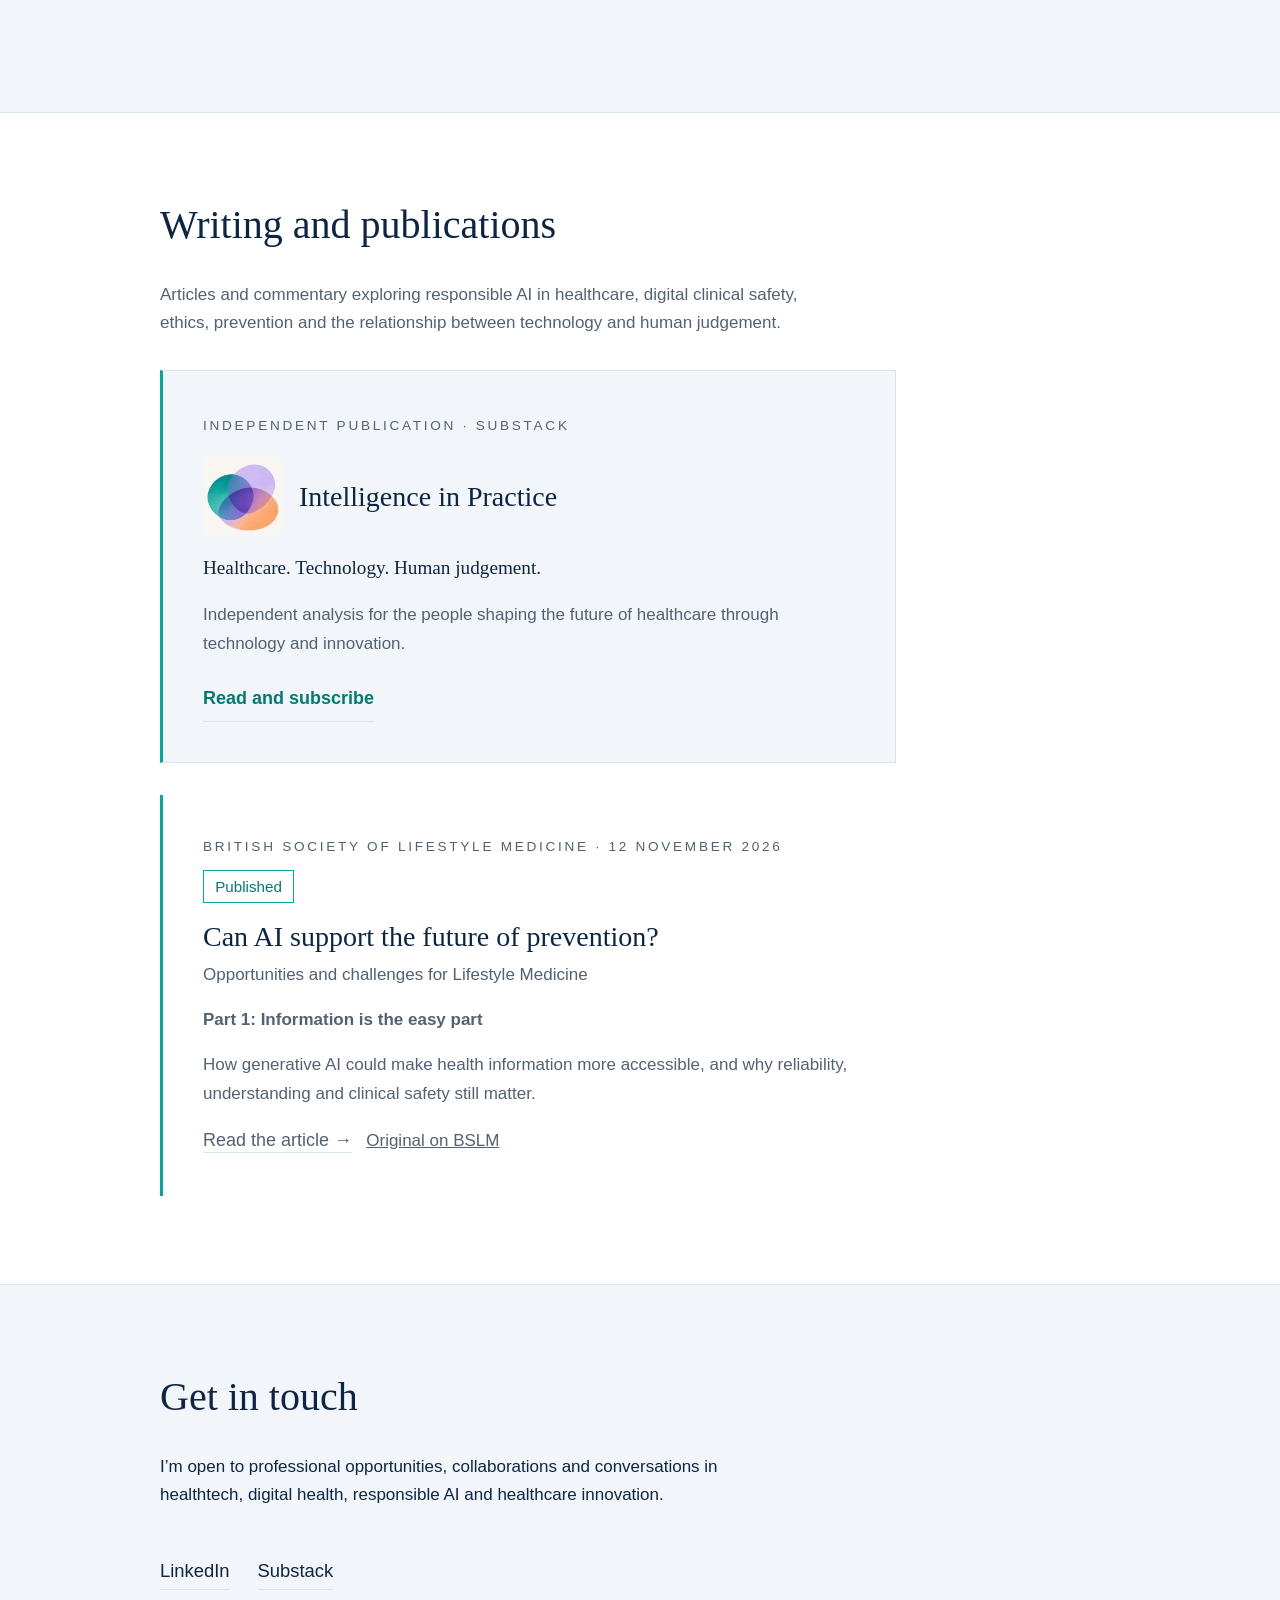
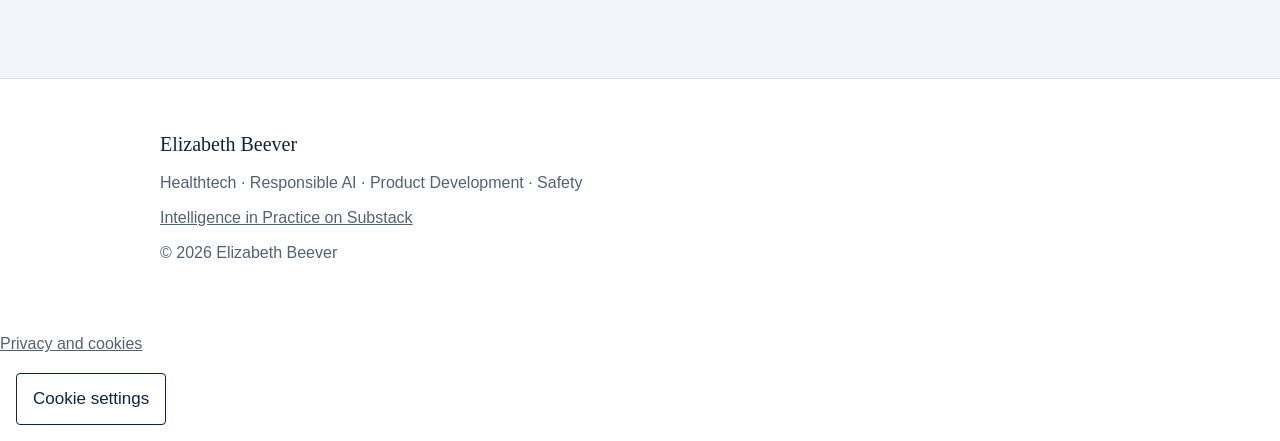
==== commit d6b2c55f: "Add consent-gated GA4 to index.html" ====
--- a/index.html
+++ b/index.html
@@ -169,6 +169,8 @@
 
   @media (prefers-reduced-motion: reduce) { html { scroll-behavior: auto; } }
 </style>
+<link rel="stylesheet" href="/analytics-consent.css">
+<script defer src="/analytics-consent.js"></script>
 </head>
 <body>
 
@@ -323,7 +325,7 @@
     <p><a href="https://intelligenceinpractice.substack.com/">Intelligence in Practice on Substack</a></p>
     <p>&copy; 2026 Elizabeth Beever</p>
   </div>
-</footer>
+<p><a href="/privacy.html">Privacy and cookies</a></p></footer>
 <script src="/scrollspy.js" defer></script>
 </body>
 </html>
--- a/analytics-consent.css
+++ b/analytics-consent.css
@@ -0,0 +1 @@
+.analytics-consent[hidden]{display:none!important}.analytics-consent{box-sizing:border-box;position:fixed;z-index:100;bottom:max(12px,env(safe-area-inset-bottom));left:12px;right:12px;max-width:42rem;margin:auto;padding:1.25rem;background:var(--bg,#fff);color:var(--fg,#0d2545);border:1px solid var(--rule,#dce4ec);border-radius:8px;box-shadow:0 4px 24px #0003;max-height:85vh;overflow:auto;font:1rem/1.5 Arial,sans-serif}.analytics-consent h2{font:1.35rem Georgia,serif;margin:0 0 .5rem}.analytics-consent p{margin:.5rem 0 1rem}.analytics-actions{display:flex;flex-wrap:wrap;gap:.75rem}.analytics-actions button,.analytics-settings{font:inherit;cursor:pointer;color:var(--fg,#0d2545);background:var(--bg,#fff);border:1px solid currentColor;border-radius:4px;padding:.65rem 1rem;min-height:44px}.analytics-actions button{flex:1 1 10rem}.analytics-settings{margin:1rem}.analytics-consent a{color:inherit;text-decoration:underline}.analytics-consent :focus-visible,.analytics-settings:focus-visible{outline:3px solid currentColor;outline-offset:3px}
